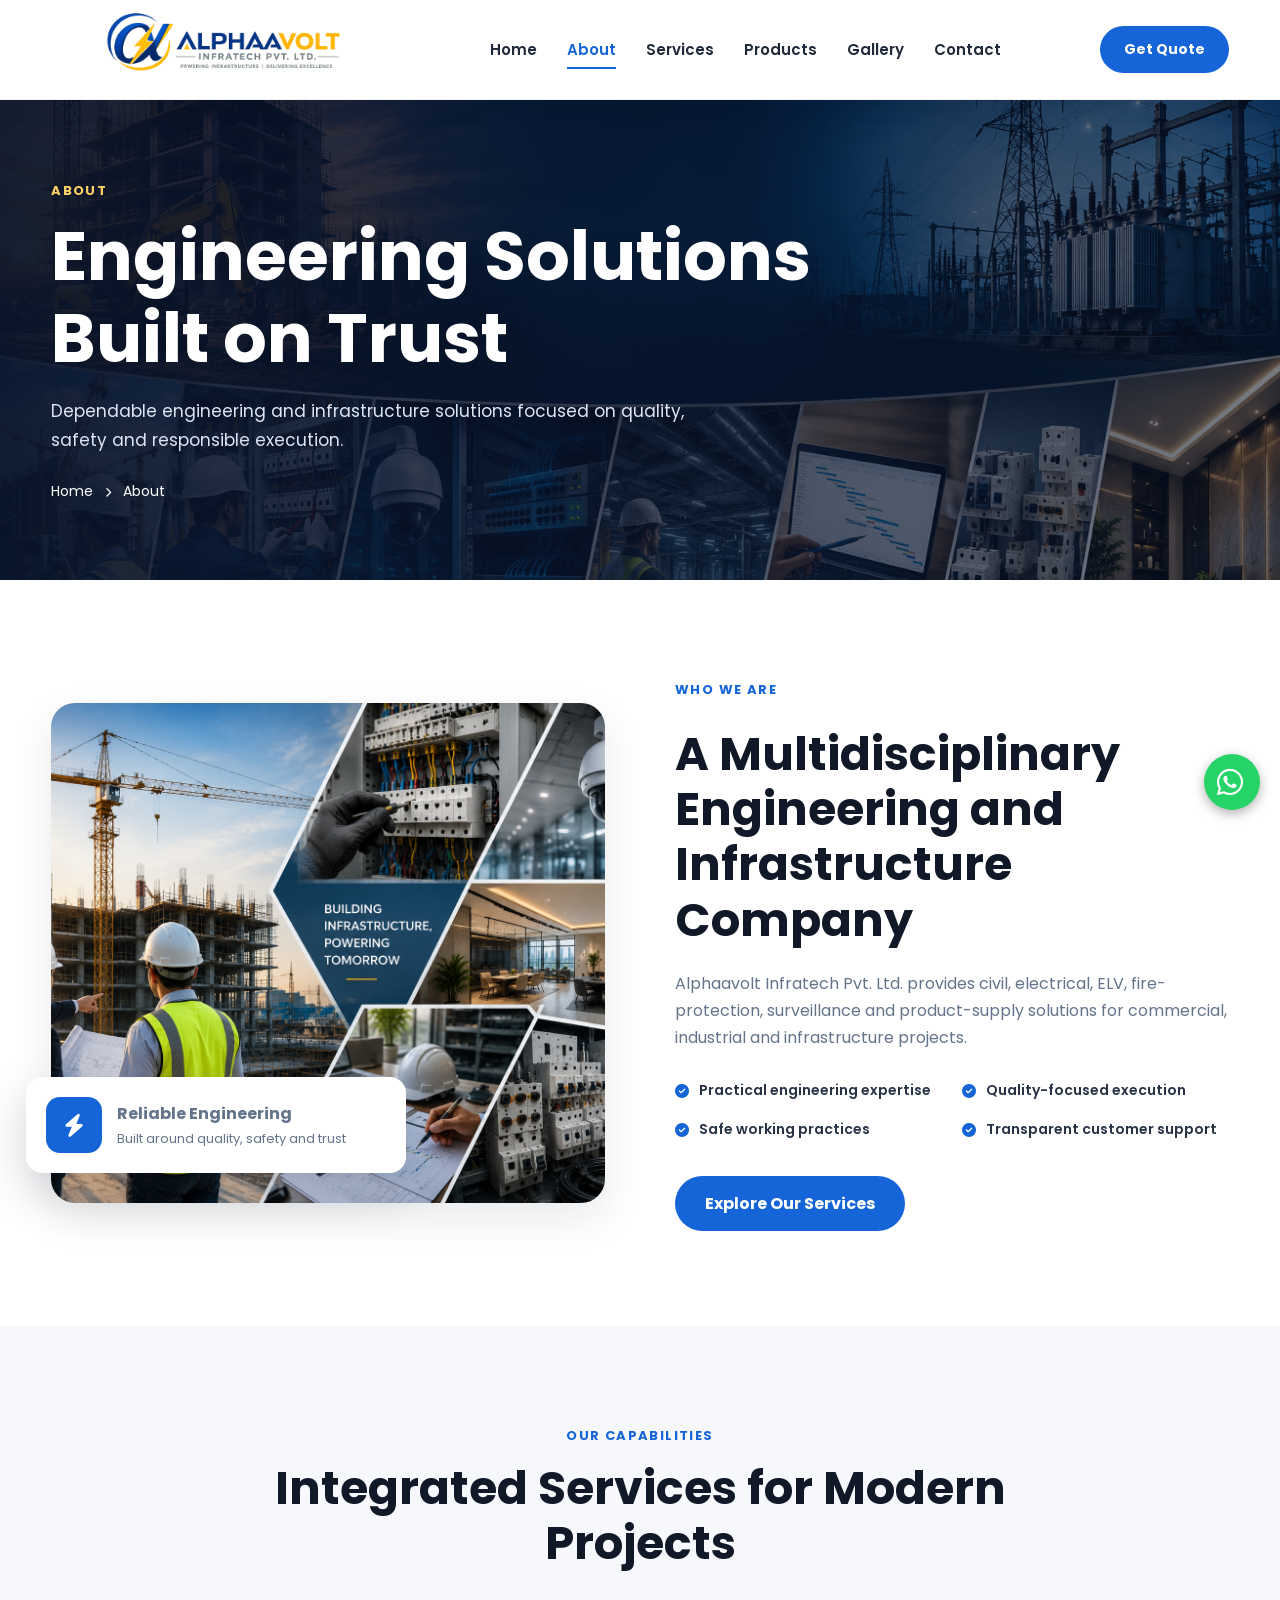
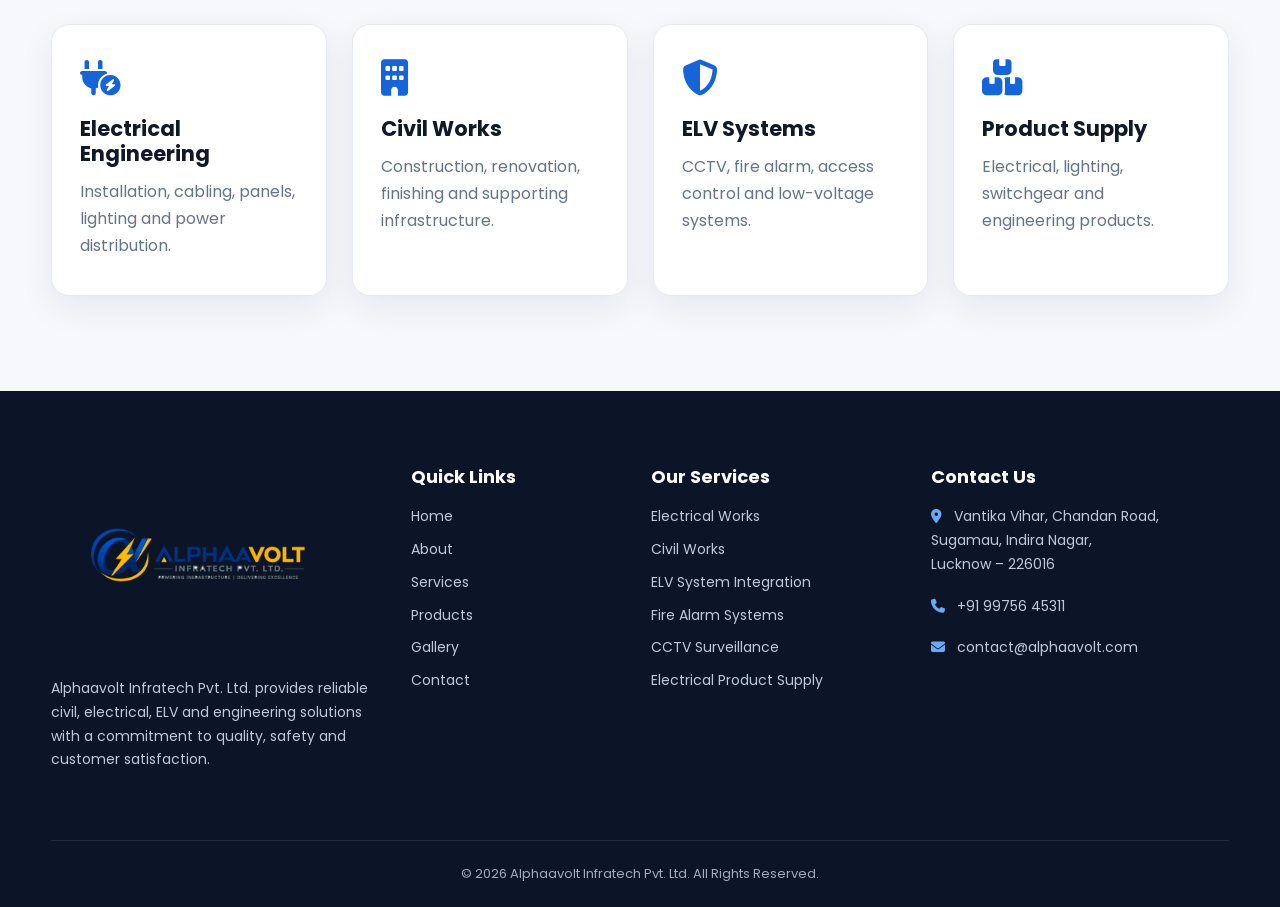
==== about.html @ 110494b5 "Fix navigation on all pages and service card overlap" ====
<!DOCTYPE html>
    <html lang="en">
    <head>
        <meta charset="UTF-8">
        <meta name="viewport" content="width=device-width, initial-scale=1.0">
        <title>About Us | Alphaavolt Infratech Pvt. Ltd.</title>
        <meta name="description" content="Learn about Alphaavolt, its capabilities, values and commitment to quality and safety.">
        <link rel="icon" href="assets/favicon.ico">
        <link rel="preconnect" href="https://fonts.googleapis.com">
        <link rel="preconnect" href="https://fonts.gstatic.com" crossorigin>
        <link href="https://fonts.googleapis.com/css2?family=Poppins:wght@300;400;500;600;700;800&display=swap" rel="stylesheet">
        <link rel="stylesheet" href="https://cdnjs.cloudflare.com/ajax/libs/font-awesome/6.6.0/css/all.min.css">
        <link rel="stylesheet" href="CSS/style.css?v=6">
        <link rel="stylesheet" href="CSS/animations.css?v=6">
        <link rel="stylesheet" href="CSS/responsive.css?v=6">
    </head>
    <body>
    <header class="header">
        <div class="container">
            <a href="index.html" class="site-logo" aria-label="Alphaavolt Home">
                <img src="Images/logo.png" alt="Alphaavolt Infratech Pvt. Ltd.">
            </a>

            <nav class="navbar" aria-label="Main navigation">
                <ul>
                    <li><a href="index.html">Home</a></li>
<li><a href="about.html" class="active">About</a></li>
<li><a href="services.html">Services</a></li>
<li><a href="products.html">Products</a></li>
<li><a href="gallery.html">Gallery</a></li>
<li><a href="contact.html">Contact</a></li>
                </ul>
            </nav>

            <div class="header-buttons">
                <a href="contact.html" class="quote-btn">Get Quote</a>
                <button class="menu-toggle" type="button"
                        aria-label="Toggle navigation" aria-expanded="false">
                    <i class="fa-solid fa-bars"></i>
                </button>
            </div>
        </div>
    </header>
    <main>

<section class="page-banner">
    <div class="page-banner-overlay"></div>
    <div class="container page-banner-content">
        <span class="eyebrow">About</span>
        <h1>Engineering Solutions Built on Trust</h1>
        <p>Dependable engineering and infrastructure solutions focused on quality, safety and responsible execution.</p>
        <div class="breadcrumb">
            <a href="index.html">Home</a>
            <i class="fa-solid fa-chevron-right"></i>
            <span>About</span>
        </div>
    </div>
</section>

<section class="section">
    <div class="container split-grid">
        <div class="media-card">
            <img src="Images/about.jpg" alt="Alphaavolt engineering team" loading="lazy">
            <div class="floating-card">
                <i class="fa-solid fa-bolt"></i>
                <div><strong>Reliable Engineering</strong><span>Built around quality, safety and trust</span></div>
            </div>
        </div>
        <div>
            <span class="section-subtitle">Who We Are</span>
            <h2 class="content-title">A Multidisciplinary Engineering and Infrastructure Company</h2>
            <p>Alphaavolt Infratech Pvt. Ltd. provides civil, electrical, ELV,
            fire-protection, surveillance and product-supply solutions for
            commercial, industrial and infrastructure projects.</p>
            <div class="check-list">
                <div><i class="fa-solid fa-circle-check"></i>Practical engineering expertise</div>
                <div><i class="fa-solid fa-circle-check"></i>Quality-focused execution</div>
                <div><i class="fa-solid fa-circle-check"></i>Safe working practices</div>
                <div><i class="fa-solid fa-circle-check"></i>Transparent customer support</div>
            </div>
            <a href="services.html" class="btn btn-primary">Explore Our Services</a>
        </div>
    </div>
</section>

<section class="section light-section">
    <div class="container">
        <div class="section-title"><span>Our Capabilities</span><h2>Integrated Services for Modern Projects</h2></div>
        <div class="card-grid four">
            <article class="icon-card"><i class="fa-solid fa-plug-circle-bolt"></i><h3>Electrical Engineering</h3><p>Installation, cabling, panels, lighting and power distribution.</p></article>
            <article class="icon-card"><i class="fa-solid fa-building"></i><h3>Civil Works</h3><p>Construction, renovation, finishing and supporting infrastructure.</p></article>
            <article class="icon-card"><i class="fa-solid fa-shield-halved"></i><h3>ELV Systems</h3><p>CCTV, fire alarm, access control and low-voltage systems.</p></article>
            <article class="icon-card"><i class="fa-solid fa-boxes-stacked"></i><h3>Product Supply</h3><p>Electrical, lighting, switchgear and engineering products.</p></article>
        </div>
    </div>
</section>

    </main>
    <footer class="footer">
    <div class="container">
        <div class="footer-grid">
            <div class="footer-col">
                <img src="Images/logo.png" class="footer-logo" alt="Alphaavolt logo">
                <p>Alphaavolt Infratech Pvt. Ltd. provides reliable civil, electrical,
                ELV and engineering solutions with a commitment to quality, safety and
                customer satisfaction.</p>
            </div>
            <div class="footer-col">
                <h3>Quick Links</h3>
                <ul>
                    <li><a href="index.html">Home</a></li>
                    <li><a href="about.html">About</a></li>
                    <li><a href="services.html">Services</a></li>
                    <li><a href="products.html">Products</a></li>
                    <li><a href="gallery.html">Gallery</a></li>
                    <li><a href="contact.html">Contact</a></li>
                </ul>
            </div>
            <div class="footer-col">
                <h3>Our Services</h3>
                <ul>
                    <li>Electrical Works</li>
                    <li>Civil Works</li>
                    <li>ELV System Integration</li>
                    <li>Fire Alarm Systems</li>
                    <li>CCTV Surveillance</li>
                    <li>Electrical Product Supply</li>
                </ul>
            </div>
            <div class="footer-col">
                <h3>Contact Us</h3>
                <p><i class="fa-solid fa-location-dot"></i>
                Vantika Vihar, Chandan Road,<br>Sugamau, Indira Nagar,<br>Lucknow – 226016</p>
                <p><i class="fa-solid fa-phone"></i>
                <a href="tel:+919975645311">+91 99756 45311</a></p>
                <p><i class="fa-solid fa-envelope"></i>
                <a href="mailto:contact@alphaavolt.com">contact@alphaavolt.com</a></p>
            </div>
        </div>
        <div class="copyright">© 2026 Alphaavolt Infratech Pvt. Ltd. All Rights Reserved.</div>
    </div>
</footer>

<a href="https://wa.me/919975645311" class="whatsapp-float"
   target="_blank" rel="noopener" aria-label="Contact Alphaavolt on WhatsApp">
    <i class="fa-brands fa-whatsapp"></i>
</a>

<button id="backToTop" type="button" aria-label="Back to top">
    <i class="fa-solid fa-arrow-up"></i>
</button>

<script src="JS/main.js"></script>
    </body>
    </html>
---- CSS/style.css ----
/* Alphaavolt complete website stylesheet */

:root {
    --primary: #1565d8;
    --primary-dark: #0d4fae;
    --secondary: #0f172a;
    --heading: #111827;
    --text: #64748b;
    --light: #f6f8fc;
    --white: #ffffff;
    --border: #e5eaf1;
    --shadow: 0 16px 42px rgba(15, 23, 42, 0.09);
    --radius: 18px;
}

* {
    margin: 0;
    padding: 0;
    box-sizing: border-box;
}

html {
    scroll-behavior: smooth;
}

body {
    font-family: Poppins, sans-serif;
    color: var(--text);
    line-height: 1.7;
    background: #ffffff;
    overflow-x: hidden;
    padding-top: 100px;
}

img {
    display: block;
    max-width: 100%;
}

a {
    text-decoration: none;
    color: inherit;
    transition: 0.3s;
}

ul {
    list-style: none;
}

button,
input,
select,
textarea {
    font: inherit;
}

h1,
h2,
h3,
h4 {
    color: var(--heading);
    line-height: 1.2;
}

p {
    margin-bottom: 18px;
}

.container {
    width: min(1180px, 92%);
    margin: auto;
}

.section {
    padding: 95px 0;
}

.light-section,
.services,
.why-us,
.industries {
    background: var(--light);
}

/* Header */

.header {
    position: fixed;
    inset: 0 0 auto;
    height: 100px;
    background: rgba(255, 255, 255, 0.98);
    z-index: 1000;
    border-bottom: 1px solid rgba(15, 23, 42, 0.06);
    box-shadow: 0 6px 24px rgba(15, 23, 42, 0.06);
}

.header .container {
    height: 100%;
    display: flex;
    align-items: center;
    justify-content: space-between;
    gap: 28px;
}

.site-logo,
.logo {
    width: 340px;
    height: 210px;
    display: flex;
    align-items: center;
    flex-shrink: 0;
}

.site-logo img,
.logo img {
    width: 100%;
    height: 100%;
    object-fit: contain;
}

.navbar ul {
    display: flex;
    gap: 30px;
    align-items: center;
}

.navbar a {
    position: relative;
    color: #202939;
    font-size: 15px;
    font-weight: 600;
}

.navbar a::after {
    content: "";
    position: absolute;
    left: 0;
    bottom: -9px;
    width: 0;
    height: 2px;
    background: var(--primary);
    transition: 0.3s;
}

.navbar a:hover,
.navbar a.active {
    color: var(--primary);
}

.navbar a:hover::after,
.navbar a.active::after {
    width: 100%;
}

.header-buttons {
    display: flex;
    align-items: center;
    gap: 18px;
}

.quote-btn {
    padding: 12px 24px;
    border-radius: 999px;
    background: var(--primary);
    color: #ffffff;
    font-weight: 700;
    font-size: 14px;
}

.quote-btn:hover {
    background: var(--primary-dark);
    transform: translateY(-2px);
}

.menu-toggle {
    display: none;
    border: 0;
    background: transparent;
    font-size: 26px;
    color: var(--heading);
}

/* Buttons */

.btn {
    display: inline-flex;
    align-items: center;
    justify-content: center;
    gap: 10px;
    padding: 14px 30px;
    border-radius: 999px;
    font-weight: 700;
    border: 0;
}

.btn-primary {
    background: var(--primary);
    color: #ffffff;
}

.btn-primary:hover {
    background: var(--primary-dark);
    transform: translateY(-2px);
}

.btn-secondary {
    border: 2px solid #ffffff;
    color: #ffffff;
}

.btn-light {
    background: #ffffff;
    color: var(--primary);
}

/* Titles */

.section-subtitle,
.section-title > span,
.eyebrow {
    display: inline-block;
    color: var(--primary);
    font-size: 13px;
    font-weight: 700;
    letter-spacing: 1.4px;
    text-transform: uppercase;
    margin-bottom: 14px;
}

.section-title {
    max-width: 780px;
    margin: 0 auto 52px;
    text-align: center;
}

.section-title h2 {
    font-size: clamp(32px, 4vw, 46px);
    margin-bottom: 16px;
}

.content-title {
    font-size: clamp(32px, 4vw, 46px);
    margin: 12px 0 22px;
}

/* Hero */

.hero {
    min-height: 700px;
    display: flex;
    align-items: center;
    background:
        linear-gradient(90deg, rgba(8, 20, 43, 0.94), rgba(8, 20, 43, 0.55)),
        url("../Images/hero.jpg") center / cover;
}

.hero-content {
    display: flex;
    align-items: center;
}

.hero-text {
    max-width: 760px;
}

.hero .subtitle {
    color: #f6c453;
    text-transform: uppercase;
    letter-spacing: 1.5px;
    font-weight: 700;
    font-size: 13px;
}

.hero h1 {
    font-size: clamp(44px, 6vw, 70px);
    color: #ffffff;
    margin: 20px 0;
}

.hero p {
    color: #e2e8f0;
    font-size: 17px;
    max-width: 720px;
}

.hero-buttons {
    display: flex;
    gap: 16px;
    margin-top: 30px;
}

.hero-image {
    display: none;
}

/* Feature cards */

.feature-grid,
.why-grid,
.industry-grid {
    display: grid;
    grid-template-columns: repeat(4, 1fr);
    gap: 24px;
}

.feature-box,
.why-card,
.industry-card {
    padding: 32px 24px;
    background: #ffffff;
    border: 1px solid var(--border);
    border-radius: var(--radius);
    box-shadow: var(--shadow);
    text-align: center;
}

.feature-box i,
.why-card i,
.industry-card i {
    font-size: 36px;
    color: var(--primary);
    margin-bottom: 16px;
}

.feature-box h3,
.why-card h3,
.industry-card h3 {
    font-size: 19px;
    margin-bottom: 10px;
}

/* About */

.about-grid,
.split-grid {
    display: grid;
    grid-template-columns: 1fr 1fr;
    align-items: center;
    gap: 70px;
}

.about-image img,
.media-card > img {
    width: 100%;
    min-height: 500px;
    object-fit: cover;
    border-radius: 24px;
    box-shadow: var(--shadow);
}

.about-content h2 {
    font-size: clamp(32px, 4vw, 46px);
    margin: 12px 0 22px;
}

/* Services and products */

.service-grid,
.products-grid {
    display: grid;
    grid-template-columns: repeat(3, 1fr);
    gap: 26px;
}

.service-card,
.product-card {
    background: #ffffff;
    border: 1px solid var(--border);
    border-radius: var(--radius);
    overflow: hidden;
    box-shadow: 0 12px 34px rgba(15, 23, 42, 0.07);
    transition: 0.35s;
}

.service-card:hover,
.product-card:hover {
    transform: translateY(-8px);
    box-shadow: 0 20px 46px rgba(15, 23, 42, 0.13);
}

.service-card img,
.product-image img {
    width: 100%;
    height: 230px;
    object-fit: contain;
    padding: 20px;
}

.service-card h3,
.service-card p {
    margin-inline: 24px;
}

.service-card h3 {
    margin-top: 20px;
}

.service-card p {
    margin-bottom: 26px;
}

.product-content {
    padding: 0 25px 28px;
}

.product-content h3 {
    font-size: 21px;
    margin-bottom: 10px;
}

.text-link {
    color: var(--primary);
    font-weight: 700;
}

/* CTA */

.cta {
    background: var(--secondary);
    color: #ffffff;
}

.cta-content {
    display: flex;
    align-items: center;
    justify-content: space-between;
    gap: 45px;
}

.cta h2 {
    color: #ffffff;
    font-size: clamp(32px, 4vw, 46px);
    margin: 12px 0;
}

.cta p {
    color: #cbd5e1;
    margin: 0;
}

.cta span {
    color: #75adf7;
    text-transform: uppercase;
    font-size: 13px;
    font-weight: 700;
    letter-spacing: 1.3px;
}

/* Page banner */

.page-banner {
    min-height: 480px;
    position: relative;
    display: flex;
    align-items: center;
    background: url("../Images/hero.jpg") center / cover;
}

.page-banner-overlay {
    position: absolute;
    inset: 0;
    background: linear-gradient(
        90deg,
        rgba(8, 20, 43, 0.95),
        rgba(8, 20, 43, 0.55)
    );
}

.page-banner-content {
    position: relative;
    z-index: 2;
}

.page-banner .eyebrow {
    color: #ffd166;
}

.page-banner h1 {
    font-size: clamp(42px, 6vw, 68px);
    color: #ffffff;
    max-width: 800px;
    margin-bottom: 18px;
}

.page-banner p {
    color: #dce6f3;
    max-width: 690px;
    font-size: 17px;
}

.breadcrumb {
    display: flex;
    gap: 12px;
    align-items: center;
    color: #ffffff;
    font-size: 14px;
    margin-top: 25px;
}

.breadcrumb i {
    font-size: 10px;
}

/* Media cards */

.media-card {
    position: relative;
}

.floating-card {
    position: absolute;
    left: -25px;
    bottom: 30px;
    width: min(380px, 90%);
    display: flex;
    gap: 15px;
    align-items: center;
    padding: 20px;
    background: #ffffff;
    border-radius: 16px;
    box-shadow: 0 18px 46px rgba(15, 23, 42, 0.18);
}

.floating-card > i {
    width: 56px;
    height: 56px;
    display: grid;
    place-items: center;
    background: var(--primary);
    color: #ffffff;
    border-radius: 14px;
    font-size: 23px;
}

.floating-card strong,
.floating-card span {
    display: block;
}

.floating-card span {
    font-size: 13px;
}

.check-grid,
.check-list {
    display: grid;
    grid-template-columns: 1fr 1fr;
    gap: 15px 20px;
    margin: 28px 0 34px;
}

.check-grid div,
.check-list div {
    display: flex;
    gap: 10px;
    color: #283346;
    font-weight: 600;
    font-size: 14px;
}

.check-grid i,
.check-list i {
    color: var(--primary);
    margin-top: 5px;
}

/* General cards */

.card-grid {
    display: grid;
    gap: 25px;
}

.card-grid.three {
    grid-template-columns: repeat(3, 1fr);
}

.card-grid.four {
    grid-template-columns: repeat(4, 1fr);
}

.icon-card {
    padding: 35px 28px;
    background: #ffffff;
    border: 1px solid var(--border);
    border-radius: var(--radius);
    box-shadow: 0 12px 36px rgba(15, 23, 42, 0.07);
    transition: 0.35s;
}

.icon-card:hover {
    transform: translateY(-7px);
}

.icon-card > i {
    font-size: 36px;
    color: var(--primary);
    margin-bottom: 20px;
}

.icon-card h3 {
    font-size: 21px;
    margin-bottom: 12px;
}

.icon-card p {
    margin: 0;
}

/* Service details */

.service-page-grid {
    display: grid;
    grid-template-columns: repeat(2, 1fr);
    gap: 28px;
}

.service-detail-card {
    display: grid;
    grid-template-columns: 210px 1fr;
    background: #ffffff;
    border: 1px solid var(--border);
    border-radius: var(--radius);
    overflow: hidden;
    box-shadow: var(--shadow);
}

.service-detail-card > img {
    width: 100%;
    height: 100%;
    min-height: 300px;
    object-fit: contain;
    padding: 20px;
    background: #f9fbff;
}

.service-detail-card > div {
    padding: 28px;
}

.service-detail-card > div > i {
    font-size: 31px;
    color: var(--primary);
    margin-bottom: 15px;
}

.service-detail-card h3 {
    font-size: 22px;
    margin-bottom: 10px;
}

.service-detail-card li {
    position: relative;
    padding-left: 18px;
    margin-top: 7px;
    font-size: 14px;
}

.service-detail-card li::before {
    content: "✓";
    position: absolute;
    left: 0;
    color: var(--primary);
    font-weight: 700;
}

/* Process */

.process-grid {
    display: grid;
    grid-template-columns: repeat(4, 1fr);
    gap: 22px;
}

.process-grid > div {
    padding: 30px;
    background: #ffffff;
    border-radius: var(--radius);
    border: 1px solid var(--border);
}

.process-grid span {
    font-size: 36px;
    font-weight: 800;
    color: #d8e6fa;
}

.process-grid h3 {
    margin: 10px 0;
}

/* Gallery */

.filter-buttons {
    display: flex;
    justify-content: center;
    flex-wrap: wrap;
    gap: 12px;
    margin-bottom: 35px;
}

.filter-buttons button {
    padding: 10px 22px;
    border: 1px solid var(--border);
    border-radius: 999px;
    background: #ffffff;
    font-weight: 600;
}

.filter-buttons button.active,
.filter-buttons button:hover {
    background: var(--primary);
    color: #ffffff;
    border-color: var(--primary);
}

.gallery-grid {
    display: grid;
    grid-template-columns: repeat(4, 1fr);
    gap: 22px;
}

.gallery-item {
    position: relative;
    min-height: 280px;
    border-radius: 18px;
    overflow: hidden;
    background: #ffffff;
    border: 1px solid var(--border);
}

.gallery-item img {
    width: 100%;
    height: 100%;
    min-height: 280px;
    object-fit: cover;
}

.gallery-item figcaption {
    position: absolute;
    inset: auto 0 0;
    padding: 45px 22px 20px;
    background: linear-gradient(transparent, rgba(8, 20, 43, 0.9));
    color: #ffffff;
}

.gallery-item h3 {
    color: #ffffff;
    font-size: 18px;
}

.gallery-item span {
    font-size: 12px;
    text-transform: uppercase;
    letter-spacing: 1.2px;
}

.gallery-item.hidden {
    display: none;
}

/* Contact */

.contact-info-grid {
    display: grid;
    grid-template-columns: repeat(4, 1fr);
    gap: 22px;
}

.info-card {
    padding: 30px 23px;
    text-align: center;
    background: #ffffff;
    border: 1px solid var(--border);
    border-radius: var(--radius);
    box-shadow: var(--shadow);
}

.info-card i {
    font-size: 34px;
    color: var(--primary);
    margin-bottom: 16px;
}

.info-card h3 {
    font-size: 19px;
    margin-bottom: 10px;
}

.contact-grid {
    display: grid;
    grid-template-columns: 0.85fr 1.15fr;
    gap: 65px;
    align-items: start;
}

.contact-details p {
    color: #283346;
}

.contact-details i {
    color: var(--primary);
    margin-right: 9px;
}

.contact-form {
    padding: 35px;
    background: #ffffff;
    border-radius: 20px;
    box-shadow: var(--shadow);
}

.form-row {
    display: grid;
    grid-template-columns: 1fr 1fr;
    gap: 18px;
}

.contact-form label {
    display: block;
    color: #283346;
    font-weight: 600;
    font-size: 14px;
    margin-bottom: 7px;
}

.contact-form input,
.contact-form select,
.contact-form textarea {
    width: 100%;
    padding: 13px 15px;
    border: 1px solid var(--border);
    border-radius: 9px;
    background: #ffffff;
    outline: none;
    margin-bottom: 18px;
}

.contact-form input:focus,
.contact-form select:focus,
.contact-form textarea:focus {
    border-color: var(--primary);
    box-shadow: 0 0 0 3px rgba(21, 101, 216, 0.1);
}

.map-section iframe {
    width: 100%;
    height: 420px;
    border: 0;
    display: block;
}

/* Footer */

.footer {
    background: #0b1527;
    color: #ffffff;
    padding: 75px 0 0;
}

.footer-grid {
    display: grid;
    grid-template-columns: 1.6fr 1fr 1.2fr 1.5fr;
    gap: 42px;
}

.footer-logo {
    width: 290px;
    max-height: 300px;
    object-fit: contain;
    margin-bottom: 18px;
}

.footer h3 {
    color: #ffffff;
    font-size: 18px;
    margin-bottom: 18px;
}

.footer p,
.footer li,
.footer a {
    color: #bdc9d9;
    font-size: 14px;
}

.footer li {
    margin-bottom: 9px;
}

.footer p i {
    color: #6aaaf5;
    margin-right: 8px;
}

.social-icons {
    display: flex;
    gap: 10px;
}

.social-icons a {
    width: 38px;
    height: 38px;
    display: grid;
    place-items: center;
    border-radius: 50%;
    background: rgba(255, 255, 255, 0.08);
}

.copyright {
    margin-top: 50px;
    padding: 22px 0;
    border-top: 1px solid rgba(255, 255, 255, 0.1);
    text-align: center;
    color: #9eacbf;
    font-size: 13px;
}

/* Floating buttons */

.whatsapp-float {
    position: fixed;
    right: 22px;
    bottom: 90px;
    width: 58px;
    height: 58px;
    display: flex;
    align-items: center;
    justify-content: center;
    padding: 0;
    border-radius: 50%;
    background: #25d366;
    color: #ffffff;
    font-size: 30px;
    text-decoration: none;
    box-shadow: 0 5px 18px rgba(0, 0, 0, 0.30);
    z-index: 9999;
}

.whatsapp-float i {
    color: #ffffff;
    font-size: 30px;
}

.whatsapp-float svg {
    width: 32px;
    height: 32px;
    display: block;
    fill: currentColor;
}

.whatsapp-float:hover {
    background: #20ba5a;
    transform: scale(1.06);
}

#backToTop {
    position: fixed;
    right: 22px;
    bottom: 22px;
    width: 50px;
    height: 50px;
    display: none;
    align-items: center;
    justify-content: center;
    padding: 0;
    border: 0;
    border-radius: 50%;
    background: var(--primary);
    color: #ffffff;
    font-size: 20px;
    cursor: pointer;
    box-shadow: 0 5px 18px rgba(0, 0, 0, 0.30);
    z-index: 9998;
}

/* Tablet */

@media (max-width: 1050px) {
    .quote-btn {
        display: none;
    }

    .navbar ul {
        gap: 20px;
    }

    .feature-grid,
    .why-grid,
    .industry-grid,
    .card-grid.four,
    .contact-info-grid,
    .gallery-grid {
        grid-template-columns: repeat(2, 1fr);
    }

    .about-grid,
    .split-grid,
    .contact-grid {
        grid-template-columns: 1fr;
    }

    .card-grid.three {
        grid-template-columns: repeat(2, 1fr);
    }

    .service-page-grid {
        grid-template-columns: 1fr;
    }

    .footer-grid {
        grid-template-columns: 1fr 1fr;
    }
}

/* Mobile */

@media (max-width: 768px) {
    body {
        padding-top: 84px;
    }

    .header {
        height: 84px;
    }

    .header .container {
        gap: 12px;
    }

    .site-logo,
    .logo {
        width: 245px;
        height: 72px;
    }

    .menu-toggle {
        display: block;
        flex-shrink: 0;
    }

    .navbar {
        position: absolute;
        top: 84px;
        left: 0;
        width: 100%;
        display: none;
        padding: 10px 4%;
        background: #ffffff;
        box-shadow: 0 18px 30px rgba(15, 23, 42, 0.12);
    }

    .navbar.open {
        display: block;
    }

    .navbar ul {
        flex-direction: column;
        align-items: stretch;
        gap: 0;
    }

    .navbar a {
        display: block;
        padding: 13px 10px;
        border-bottom: 1px solid var(--border);
    }

    .navbar a::after {
        display: none;
    }

    .section {
        padding: 72px 0;
    }

    .hero {
        min-height: 590px;
    }

    .hero h1,
    .page-banner h1 {
        font-size: 38px;
    }

    .hero-buttons {
        flex-direction: column;
        align-items: flex-start;
    }

    .feature-grid,
    .why-grid,
    .industry-grid,
    .service-grid,
    .products-grid,
    .card-grid.three,
    .card-grid.four,
    .process-grid,
    .contact-info-grid,
    .gallery-grid,
    .check-grid,
    .check-list {
        grid-template-columns: 1fr;
    }

    .service-detail-card {
        grid-template-columns: 1fr;
    }

    .service-detail-card > img {
        min-height: 230px;
    }

    .floating-card {
        position: relative;
        left: auto;
        bottom: auto;
        width: 100%;
        margin-top: -32px;
    }

    .cta-content {
        flex-direction: column;
        align-items: flex-start;
    }

    .form-row {
        grid-template-columns: 1fr;
    }

    .footer-grid {
        grid-template-columns: 1fr;
    }

    .whatsapp-float {
        right: 16px;
        bottom: 82px;
        width: 54px;
        height: 54px;
        font-size: 28px;
    }

    #backToTop {
        right: 16px;
        bottom: 16px;
        width: 48px;
        height: 48px;
    }
}

/* Small mobile */

@media (max-width: 480px) {
    body {
        padding-top: 78px;
    }

    .header {
        height: 78px;
    }

    .site-logo,
    .logo {
        width: 205px;
        height: 66px;
    }

    .navbar {
        top: 78px;
    }

    .hero h1,
    .page-banner h1 {
        font-size: 32px;
    }

    .hero p,
    .page-banner p {
        font-size: 15px;
    }

    .contact-form {
        padding: 24px 18px;
    }

    .footer-logo {
        width: 250px;
    }
}
/* =========================
   FINAL MOBILE HEADER
========================= */

@media (max-width: 768px) {

    body {
        padding-top: 82px;
    }

    .header {
        height: 82px;
        padding: 0;
        overflow: visible;
    }

    .header .container {
        height: 100%;
        width: 94%;
        display: flex;
        align-items: center;
        justify-content: space-between;
        gap: 8px;
        overflow: visible;
    }

    .site-logo,
    .logo {
        width: 235px !important;
        height: 220px !important;
        display: flex;
        align-items: center;
        flex-shrink: 0;
        overflow: visible;
    }

    .site-logo img,
    .logo img {
        width: 100% !important;
        height: 100% !important;
        object-fit: contain;
        transform: scale(1.18);
        transform-origin: left center;
    }

    .quote-btn {
        display: none;
    }

    .header-buttons {
        margin-left: auto;
        flex-shrink: 0;
    }

    .menu-toggle {
        display: flex !important;
        align-items: center;
        justify-content: center;
        width: 44px;
        height: 44px;
        padding: 0;
        border: 0;
        background: transparent;
        color: #111827;
        font-size: 27px;
        cursor: pointer;
        position: relative;
        z-index: 1005;
        pointer-events: auto;
    }

    .navbar {
        position: fixed;
        top: 82px;
        left: 0;
        right: 0;
        width: 100%;
        display: none;
        padding: 8px 4%;
        background: #ffffff;
        box-shadow: 0 12px 25px rgba(0, 0, 0, 0.15);
        z-index: 1004;
    }

    .navbar.open {
        display: block !important;
    }

    .navbar ul {
        display: flex;
        flex-direction: column;
        align-items: stretch;
        width: 100%;
        gap: 0;
        margin: 0;
        padding: 0;
    }

    .navbar ul li {
        width: 100%;
    }

    .navbar ul li a {
        display: block;
        width: 100%;
        padding: 14px 12px;
        color: #111827;
        border-bottom: 1px solid #e5eaf1;
    }

    .navbar a::after {
        display: none;
    }
}

@media (max-width: 480px) {

    .site-logo,
    .logo {
        width: 220px !important;
        height: 220px !important;
    }

    .site-logo img,
    .logo img {
        transform: scale(1.2);
    }
}/* Fix Services Card Text Overlap */

.service-card {
    display: flex;
    flex-direction: column;
    height: 100%;
}

.service-card h3 {
    min-height: 60px;
    line-height: 1.4;
    margin-bottom: 12px;
}

.service-card p {
    flex: 1;
    line-height: 1.7;
}

.service-grid {
    align-items: stretch;
}
@media (max-width: 768px) {
    .service-card h3 {
        min-height: auto;
    }

    .service-card {
        height: auto;
    }
}@media (max-width: 768px) {
    .menu-toggle {
        display: flex !important;
        align-items: center;
        justify-content: center;
        width: 44px;
        height: 44px;
        cursor: pointer;
        position: relative;
        z-index: 10001;
    }

    .navbar {
        display: none !important;
        position: fixed;
        top: 82px;
        left: 0;
        width: 100%;
        background: #ffffff;
        padding: 10px 4%;
        z-index: 10000;
        box-shadow: 0 12px 25px rgba(0, 0, 0, 0.15);
    }

    .navbar.open {
        display: block !important;
    }

    .navbar ul {
        display: flex;
        flex-direction: column;
        align-items: stretch;
        gap: 0;
    }

    .navbar li,
    .navbar a {
        width: 100%;
    }

    .navbar a {
        display: block;
        padding: 14px 12px;
        border-bottom: 1px solid #e5eaf1;
    }
}
.service-page-grid {
    align-items: stretch;
}

.service-detail-card {
    min-width: 0;
    height: 100%;
}

.service-detail-card > div {
    min-width: 0;
    overflow-wrap: anywhere;
    word-break: normal;
}

.service-detail-card h3,
.service-detail-card p,
.service-detail-card li {
    position: static;
    height: auto;
    min-height: 0;
    white-space: normal;
    overflow: visible;
}

@media (max-width: 768px) {
    .service-detail-card {
        grid-template-columns: 1fr;
    }

    .service-detail-card > img {
        height: 230px;
        min-height: 230px;
    }
}
---- CSS/responsive.css ----
.whatsapp-float{
    position:fixed;
    right:20px;
    bottom:90px;
    width:56px;
    height:56px;
    background:#25D366;
    color:#fff;
    border-radius:50%;
    display:flex;
    align-items:center;
    justify-content:center;
    text-decoration:none;
    box-shadow:0 4px 12px rgba(0,0,0,.3);
    z-index:9999;
}

.whatsapp-float svg,
.whatsapp-float i{
    width:30px;
    height:30px;
    color:#fff;
    fill:#fff;
}

#backToTop{
    position:fixed;
    right:20px;
    bottom:20px;
    width:50px;
    height:50px;
    border:none;
    border-radius:50%;
    background:#0b4ea2;
    color:#fff;
    display:none;
    align-items:center;
    justify-content:center;
    cursor:pointer;
    z-index:9998;
}
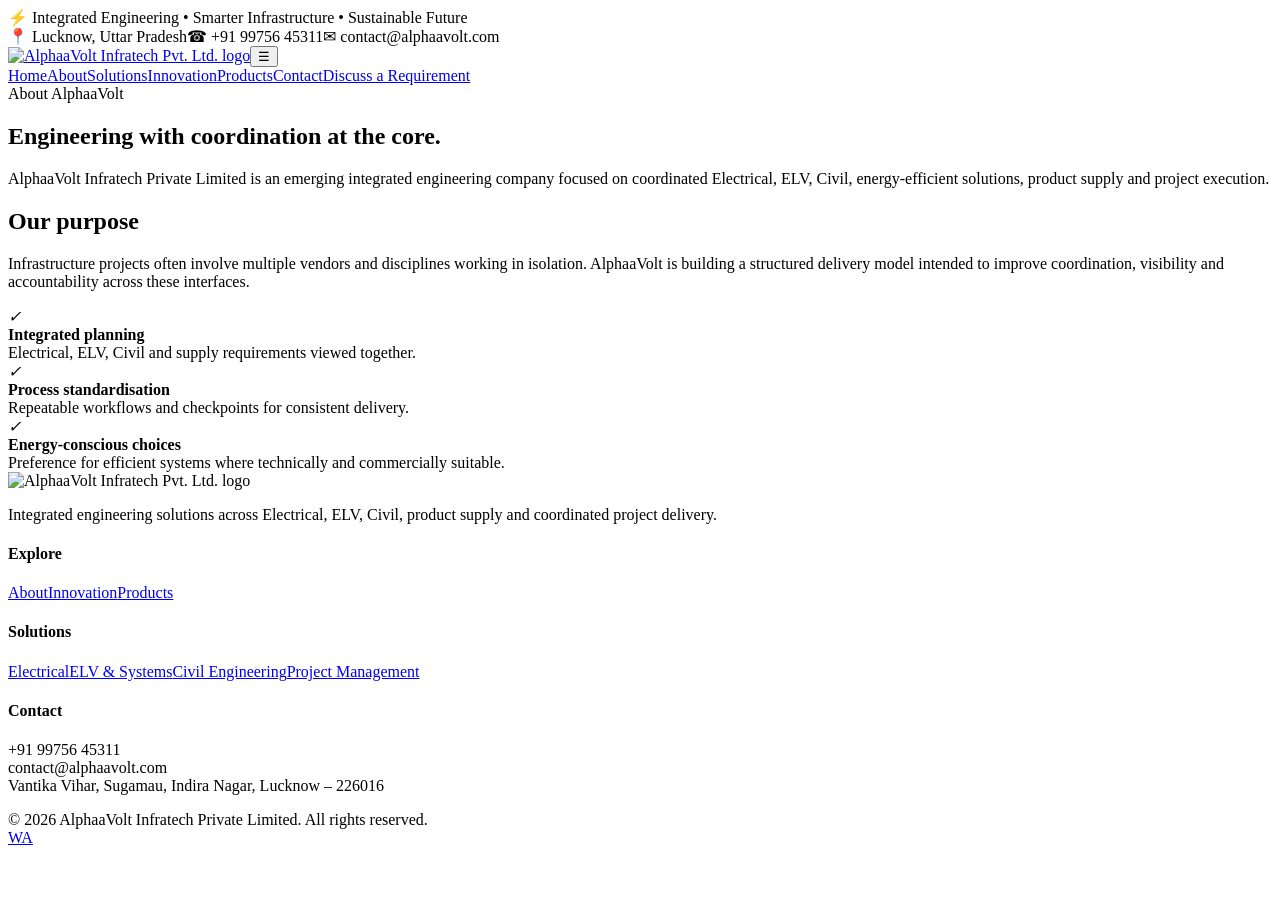
==== commit 7ae71d5e: "Add files via upload" ====
--- a/about.html
+++ b/about.html
@@ -1,155 +1 @@
-<!DOCTYPE html>
-    <html lang="en">
-    <head>
-        <meta charset="UTF-8">
-        <meta name="viewport" content="width=device-width, initial-scale=1.0">
-        <title>About Us | Alphaavolt Infratech Pvt. Ltd.</title>
-        <meta name="description" content="Learn about Alphaavolt, its capabilities, values and commitment to quality and safety.">
-        <link rel="icon" href="assets/favicon.ico">
-        <link rel="preconnect" href="https://fonts.googleapis.com">
-        <link rel="preconnect" href="https://fonts.gstatic.com" crossorigin>
-        <link href="https://fonts.googleapis.com/css2?family=Poppins:wght@300;400;500;600;700;800&display=swap" rel="stylesheet">
-        <link rel="stylesheet" href="https://cdnjs.cloudflare.com/ajax/libs/font-awesome/6.6.0/css/all.min.css">
-        <link rel="stylesheet" href="CSS/style.css?v=6">
-        <link rel="stylesheet" href="CSS/animations.css?v=6">
-        <link rel="stylesheet" href="CSS/responsive.css?v=6">
-    </head>
-    <body>
-    <header class="header">
-        <div class="container">
-            <a href="index.html" class="site-logo" aria-label="Alphaavolt Home">
-                <img src="Images/logo.png" alt="Alphaavolt Infratech Pvt. Ltd.">
-            </a>
-
-            <nav class="navbar" aria-label="Main navigation">
-                <ul>
-                    <li><a href="index.html">Home</a></li>
-<li><a href="about.html" class="active">About</a></li>
-<li><a href="services.html">Services</a></li>
-<li><a href="products.html">Products</a></li>
-<li><a href="gallery.html">Gallery</a></li>
-<li><a href="contact.html">Contact</a></li>
-                </ul>
-            </nav>
-
-            <div class="header-buttons">
-                <a href="contact.html" class="quote-btn">Get Quote</a>
-                <button class="menu-toggle" type="button"
-                        aria-label="Toggle navigation" aria-expanded="false">
-                    <i class="fa-solid fa-bars"></i>
-                </button>
-            </div>
-        </div>
-    </header>
-    <main>
-
-<section class="page-banner">
-    <div class="page-banner-overlay"></div>
-    <div class="container page-banner-content">
-        <span class="eyebrow">About</span>
-        <h1>Engineering Solutions Built on Trust</h1>
-        <p>Dependable engineering and infrastructure solutions focused on quality, safety and responsible execution.</p>
-        <div class="breadcrumb">
-            <a href="index.html">Home</a>
-            <i class="fa-solid fa-chevron-right"></i>
-            <span>About</span>
-        </div>
-    </div>
-</section>
-
-<section class="section">
-    <div class="container split-grid">
-        <div class="media-card">
-            <img src="Images/about.jpg" alt="Alphaavolt engineering team" loading="lazy">
-            <div class="floating-card">
-                <i class="fa-solid fa-bolt"></i>
-                <div><strong>Reliable Engineering</strong><span>Built around quality, safety and trust</span></div>
-            </div>
-        </div>
-        <div>
-            <span class="section-subtitle">Who We Are</span>
-            <h2 class="content-title">A Multidisciplinary Engineering and Infrastructure Company</h2>
-            <p>Alphaavolt Infratech Pvt. Ltd. provides civil, electrical, ELV,
-            fire-protection, surveillance and product-supply solutions for
-            commercial, industrial and infrastructure projects.</p>
-            <div class="check-list">
-                <div><i class="fa-solid fa-circle-check"></i>Practical engineering expertise</div>
-                <div><i class="fa-solid fa-circle-check"></i>Quality-focused execution</div>
-                <div><i class="fa-solid fa-circle-check"></i>Safe working practices</div>
-                <div><i class="fa-solid fa-circle-check"></i>Transparent customer support</div>
-            </div>
-            <a href="services.html" class="btn btn-primary">Explore Our Services</a>
-        </div>
-    </div>
-</section>
-
-<section class="section light-section">
-    <div class="container">
-        <div class="section-title"><span>Our Capabilities</span><h2>Integrated Services for Modern Projects</h2></div>
-        <div class="card-grid four">
-            <article class="icon-card"><i class="fa-solid fa-plug-circle-bolt"></i><h3>Electrical Engineering</h3><p>Installation, cabling, panels, lighting and power distribution.</p></article>
-            <article class="icon-card"><i class="fa-solid fa-building"></i><h3>Civil Works</h3><p>Construction, renovation, finishing and supporting infrastructure.</p></article>
-            <article class="icon-card"><i class="fa-solid fa-shield-halved"></i><h3>ELV Systems</h3><p>CCTV, fire alarm, access control and low-voltage systems.</p></article>
-            <article class="icon-card"><i class="fa-solid fa-boxes-stacked"></i><h3>Product Supply</h3><p>Electrical, lighting, switchgear and engineering products.</p></article>
-        </div>
-    </div>
-</section>
-
-    </main>
-    <footer class="footer">
-    <div class="container">
-        <div class="footer-grid">
-            <div class="footer-col">
-                <img src="Images/logo.png" class="footer-logo" alt="Alphaavolt logo">
-                <p>Alphaavolt Infratech Pvt. Ltd. provides reliable civil, electrical,
-                ELV and engineering solutions with a commitment to quality, safety and
-                customer satisfaction.</p>
-            </div>
-            <div class="footer-col">
-                <h3>Quick Links</h3>
-                <ul>
-                    <li><a href="index.html">Home</a></li>
-                    <li><a href="about.html">About</a></li>
-                    <li><a href="services.html">Services</a></li>
-                    <li><a href="products.html">Products</a></li>
-                    <li><a href="gallery.html">Gallery</a></li>
-                    <li><a href="contact.html">Contact</a></li>
-                </ul>
-            </div>
-            <div class="footer-col">
-                <h3>Our Services</h3>
-                <ul>
-                    <li>Electrical Works</li>
-                    <li>Civil Works</li>
-                    <li>ELV System Integration</li>
-                    <li>Fire Alarm Systems</li>
-                    <li>CCTV Surveillance</li>
-                    <li>Electrical Product Supply</li>
-                </ul>
-            </div>
-            <div class="footer-col">
-                <h3>Contact Us</h3>
-                <p><i class="fa-solid fa-location-dot"></i>
-                Vantika Vihar, Chandan Road,<br>Sugamau, Indira Nagar,<br>Lucknow – 226016</p>
-                <p><i class="fa-solid fa-phone"></i>
-                <a href="tel:+919975645311">+91 99756 45311</a></p>
-                <p><i class="fa-solid fa-envelope"></i>
-                <a href="mailto:contact@alphaavolt.com">contact@alphaavolt.com</a></p>
-            </div>
-        </div>
-        <div class="copyright">© 2026 Alphaavolt Infratech Pvt. Ltd. All Rights Reserved.</div>
-    </div>
-</footer>
-
-<a href="https://wa.me/919975645311" class="whatsapp-float"
-   target="_blank" rel="noopener" aria-label="Contact Alphaavolt on WhatsApp">
-    <i class="fa-brands fa-whatsapp"></i>
-</a>
-
-<button id="backToTop" type="button" aria-label="Back to top">
-    <i class="fa-solid fa-arrow-up"></i>
-</button>
-
-<script src="JS/main.js"></script>
-    </body>
-    </html>+<!doctype html><html><head><meta charset="utf-8"><meta name="viewport" content="width=device-width,initial-scale=1"><title>About | AlphaaVolt Infratech</title><link rel="stylesheet" href="assets/style.css"></head><body><div class="utility"><div class="container"><div>⚡ Integrated Engineering • Smarter Infrastructure • Sustainable Future</div><div class="right"><span>📍 Lucknow, Uttar Pradesh</span><span>☎ +91 99756 45311</span><span>✉ contact@alphaavolt.com</span></div></div></div><header class="header"><div class="container"><a class="brand brand-logo" href="index.html"><img src="assets/logo.png" alt="AlphaaVolt Infratech Pvt. Ltd. logo"></a><button class="menu-btn" aria-label="Menu">☰</button><nav class="nav"><a href="index.html">Home</a><a href="about.html" class="active">About</a><a href="solutions.html">Solutions</a><a href="innovation.html">Innovation</a><a href="products.html">Products</a><a href="contact.html">Contact</a><a class="nav-cta" href="contact.html">Discuss a Requirement</a></nav></div></header><main><section class="page-hero"><div class="container"><div class="kicker">About AlphaaVolt</div><h1>Engineering with coordination at the core.</h1><p>AlphaaVolt Infratech Private Limited is an emerging integrated engineering company focused on coordinated Electrical, ELV, Civil, energy-efficient solutions, product supply and project execution.</p></div></section><section class="section"><div class="container split"><div><h2>Our purpose</h2><p class="lead">Infrastructure projects often involve multiple vendors and disciplines working in isolation. AlphaaVolt is building a structured delivery model intended to improve coordination, visibility and accountability across these interfaces.</p></div><div class="checklist"><div class="check"><i>✓</i><div><b>Integrated planning</b><br><span>Electrical, ELV, Civil and supply requirements viewed together.</span></div></div><div class="check"><i>✓</i><div><b>Process standardisation</b><br><span>Repeatable workflows and checkpoints for consistent delivery.</span></div></div><div class="check"><i>✓</i><div><b>Energy-conscious choices</b><br><span>Preference for efficient systems where technically and commercially suitable.</span></div></div></div></div></section></main><footer class="footer"><div class="container"><div class="footer-grid"><div class="footer-brand"><img class="footer-logo" src="assets/logo.png" alt="AlphaaVolt Infratech Pvt. Ltd. logo"><p>Integrated engineering solutions across Electrical, ELV, Civil, product supply and coordinated project delivery.</p></div><div><h4>Explore</h4><a href="about.html">About</a><a href="innovation.html">Innovation</a><a href="products.html">Products</a></div><div><h4>Solutions</h4><a href="solutions.html">Electrical</a><a href="solutions.html">ELV & Systems</a><a href="solutions.html">Civil Engineering</a><a href="solutions.html">Project Management</a></div><div><h4>Contact</h4><p>+91 99756 45311<br>contact@alphaavolt.com<br>Vantika Vihar, Sugamau, Indira Nagar, Lucknow – 226016</p></div></div><div class="copyright">© 2026 AlphaaVolt Infratech Private Limited. All rights reserved.</div></div></footer><a class="wa" href="https://wa.me/919975645311" aria-label="WhatsApp">WA</a><script src="assets/main.js"></script></body></html>
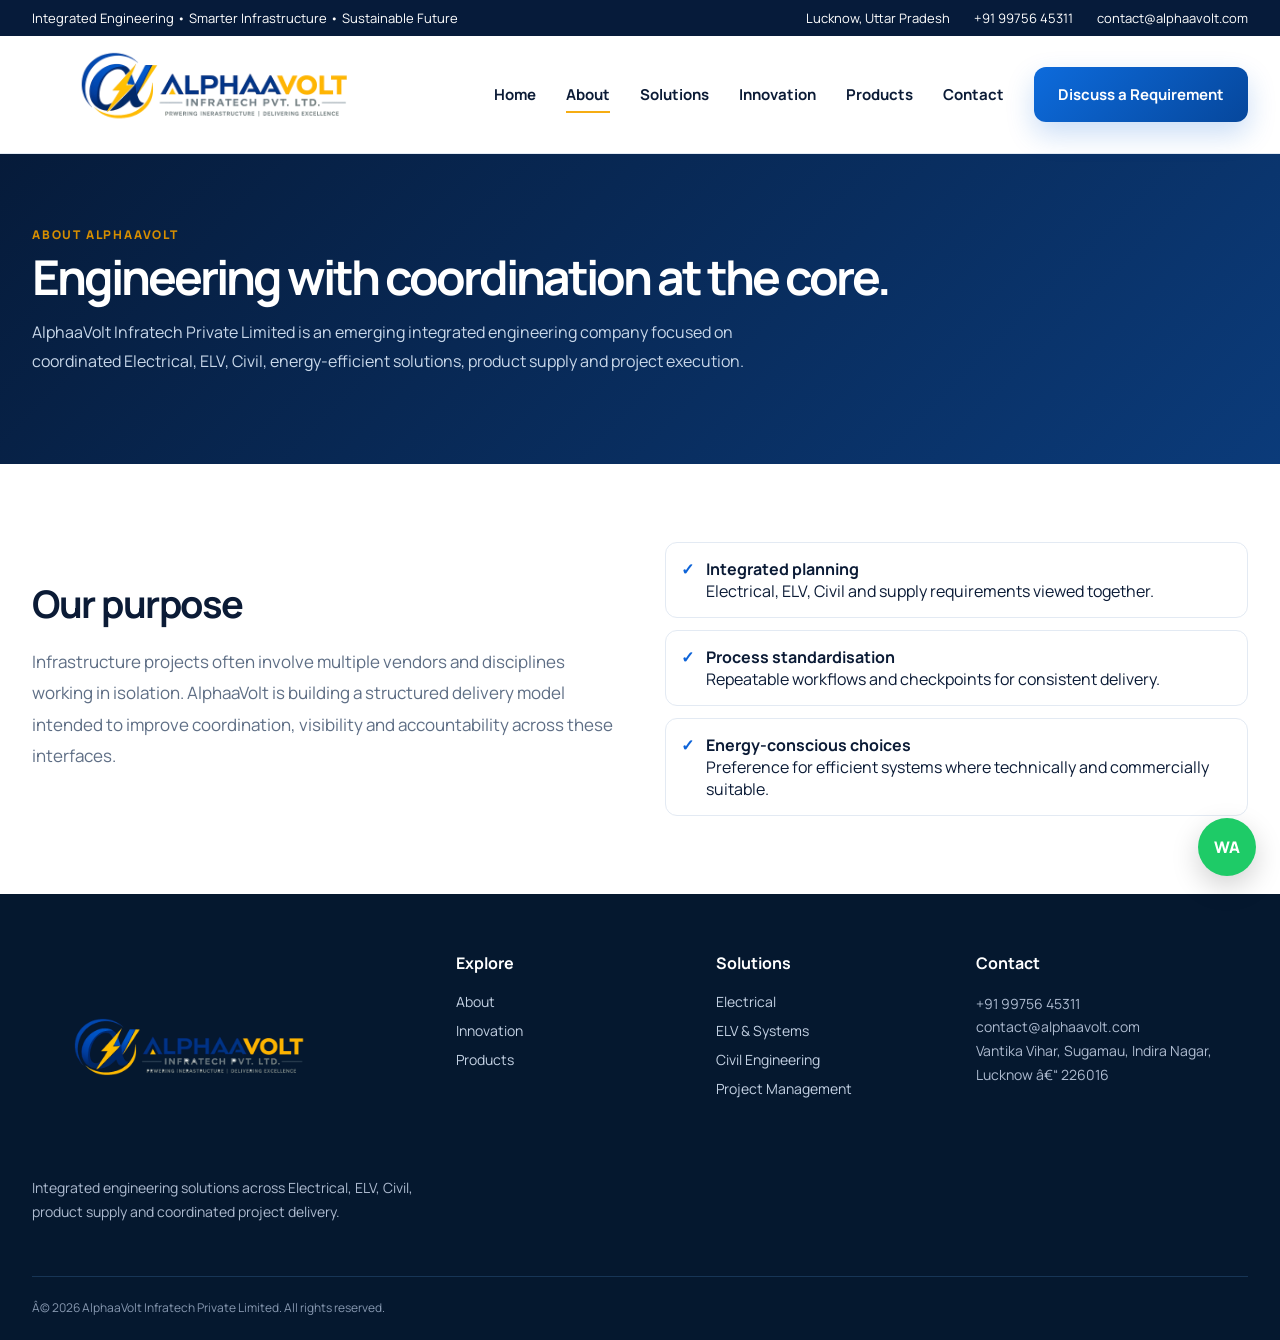
==== commit a2943e1d: "Fix website encoding and final UI" ====
--- a/about.html
+++ b/about.html
@@ -1 +1,4 @@
-<!doctype html><html><head><meta charset="utf-8"><meta name="viewport" content="width=device-width,initial-scale=1"><title>About | AlphaaVolt Infratech</title><link rel="stylesheet" href="assets/style.css"></head><body><div class="utility"><div class="container"><div>⚡ Integrated Engineering • Smarter Infrastructure • Sustainable Future</div><div class="right"><span>📍 Lucknow, Uttar Pradesh</span><span>☎ +91 99756 45311</span><span>✉ contact@alphaavolt.com</span></div></div></div><header class="header"><div class="container"><a class="brand brand-logo" href="index.html"><img src="assets/logo.png" alt="AlphaaVolt Infratech Pvt. Ltd. logo"></a><button class="menu-btn" aria-label="Menu">☰</button><nav class="nav"><a href="index.html">Home</a><a href="about.html" class="active">About</a><a href="solutions.html">Solutions</a><a href="innovation.html">Innovation</a><a href="products.html">Products</a><a href="contact.html">Contact</a><a class="nav-cta" href="contact.html">Discuss a Requirement</a></nav></div></header><main><section class="page-hero"><div class="container"><div class="kicker">About AlphaaVolt</div><h1>Engineering with coordination at the core.</h1><p>AlphaaVolt Infratech Private Limited is an emerging integrated engineering company focused on coordinated Electrical, ELV, Civil, energy-efficient solutions, product supply and project execution.</p></div></section><section class="section"><div class="container split"><div><h2>Our purpose</h2><p class="lead">Infrastructure projects often involve multiple vendors and disciplines working in isolation. AlphaaVolt is building a structured delivery model intended to improve coordination, visibility and accountability across these interfaces.</p></div><div class="checklist"><div class="check"><i>✓</i><div><b>Integrated planning</b><br><span>Electrical, ELV, Civil and supply requirements viewed together.</span></div></div><div class="check"><i>✓</i><div><b>Process standardisation</b><br><span>Repeatable workflows and checkpoints for consistent delivery.</span></div></div><div class="check"><i>✓</i><div><b>Energy-conscious choices</b><br><span>Preference for efficient systems where technically and commercially suitable.</span></div></div></div></div></section></main><footer class="footer"><div class="container"><div class="footer-grid"><div class="footer-brand"><img class="footer-logo" src="assets/logo.png" alt="AlphaaVolt Infratech Pvt. Ltd. logo"><p>Integrated engineering solutions across Electrical, ELV, Civil, product supply and coordinated project delivery.</p></div><div><h4>Explore</h4><a href="about.html">About</a><a href="innovation.html">Innovation</a><a href="products.html">Products</a></div><div><h4>Solutions</h4><a href="solutions.html">Electrical</a><a href="solutions.html">ELV & Systems</a><a href="solutions.html">Civil Engineering</a><a href="solutions.html">Project Management</a></div><div><h4>Contact</h4><p>+91 99756 45311<br>contact@alphaavolt.com<br>Vantika Vihar, Sugamau, Indira Nagar, Lucknow – 226016</p></div></div><div class="copyright">© 2026 AlphaaVolt Infratech Private Limited. All rights reserved.</div></div></footer><a class="wa" href="https://wa.me/919975645311" aria-label="WhatsApp">WA</a><script src="assets/main.js"></script></body></html>+﻿<!doctype html><html><head><meta charset="utf-8"><meta name="viewport" content="width=device-width,initial-scale=1"><title>About | AlphaaVolt Infratech</title><link rel="stylesheet" href="assets/style.css"></head><body><div class="utility"><div class="container"><div>Integrated Engineering &bull; Smarter Infrastructure &bull; Sustainable Future</div><div class="right"><span>Lucknow, Uttar Pradesh</span><span>+91 99756 45311</span><span>contact@alphaavolt.com</span></div></div></div><header class="header"><div class="container"><a class="brand brand-logo" href="index.html"><img src="assets/logo.png" alt="AlphaaVolt Infratech Pvt. Ltd. logo"></a><button class="menu-btn" aria-label="Menu">â˜°</button><nav class="nav"><a href="index.html">Home</a><a href="about.html" class="active">About</a><a href="solutions.html">Solutions</a><a href="innovation.html">Innovation</a><a href="products.html">Products</a><a href="contact.html">Contact</a><a class="nav-cta" href="contact.html">Discuss a Requirement</a></nav></div></header><main><section class="page-hero"><div class="container"><div class="kicker">About AlphaaVolt</div><h1>Engineering with coordination at the core.</h1><p>AlphaaVolt Infratech Private Limited is an emerging integrated engineering company focused on coordinated Electrical, ELV, Civil, energy-efficient solutions, product supply and project execution.</p></div></section><section class="section"><div class="container split"><div><h2>Our purpose</h2><p class="lead">Infrastructure projects often involve multiple vendors and disciplines working in isolation. AlphaaVolt is building a structured delivery model intended to improve coordination, visibility and accountability across these interfaces.</p></div><div class="checklist"><div class="check"><i>&#10003;</i><div><b>Integrated planning</b><br><span>Electrical, ELV, Civil and supply requirements viewed together.</span></div></div><div class="check"><i>&#10003;</i><div><b>Process standardisation</b><br><span>Repeatable workflows and checkpoints for consistent delivery.</span></div></div><div class="check"><i>&#10003;</i><div><b>Energy-conscious choices</b><br><span>Preference for efficient systems where technically and commercially suitable.</span></div></div></div></div></section></main><footer class="footer"><div class="container"><div class="footer-grid"><div class="footer-brand"><img class="footer-logo" src="assets/logo.png" alt="AlphaaVolt Infratech Pvt. Ltd. logo"><p>Integrated engineering solutions across Electrical, ELV, Civil, product supply and coordinated project delivery.</p></div><div><h4>Explore</h4><a href="about.html">About</a><a href="innovation.html">Innovation</a><a href="products.html">Products</a></div><div><h4>Solutions</h4><a href="solutions.html">Electrical</a><a href="solutions.html">ELV & Systems</a><a href="solutions.html">Civil Engineering</a><a href="solutions.html">Project Management</a></div><div><h4>Contact</h4><p>+91 99756 45311<br>contact@alphaavolt.com<br>Vantika Vihar, Sugamau, Indira Nagar, Lucknow â€“ 226016</p></div></div><div class="copyright">Â© 2026 AlphaaVolt Infratech Private Limited. All rights reserved.</div></div></footer><a class="wa" href="https://wa.me/919975645311" aria-label="WhatsApp">WA</a><script src="assets/main.js"></script></body></html>
+
+
+
--- a/assets/style.css
+++ b/assets/style.css
@@ -0,0 +1,15 @@
+
+@import url('https://fonts.googleapis.com/css2?family=Manrope:wght@400;500;600;700;800&display=swap');
+:root{--navy:#061b3a;--navy2:#0b2f64;--blue:#0d63d8;--gold:#f6ad13;--ink:#0b1b36;--muted:#60708a;--line:#e3eaf3;--bg:#f7f9fc;--white:#fff;--shadow:0 18px 50px rgba(7,30,67,.12)}
+*{box-sizing:border-box}html{scroll-behavior:smooth}body{margin:0;font-family:Manrope,Arial,sans-serif;color:var(--ink);background:#fff}a{text-decoration:none;color:inherit}.container{width:min(1450px,calc(100% - 64px));margin:auto}.utility{height:36px;background:var(--navy);color:#fff;font-size:13px}.utility .container{height:100%;display:flex;align-items:center;justify-content:space-between;gap:20px}.utility .right{display:flex;gap:24px}.header{height:118px;background:rgba(255,255,255,.97);border-bottom:1px solid var(--line);position:sticky;top:0;z-index:50;backdrop-filter:blur(16px)}.header .container{height:100%;display:flex;align-items:center;justify-content:space-between;gap:28px}.brand{display:flex;align-items:center;min-width:440px}.brand img{width:106px;height:86px;object-fit:contain;filter:drop-shadow(0 4px 8px rgba(8,40,92,.08))}.brand-copy{margin-left:5px}.brand-name{font-size:36px;font-weight:800;letter-spacing:-1.4px;color:#0b3b8f;line-height:.92}.brand-name span{color:var(--gold)}.brand-sub{font-size:15px;letter-spacing:3px;color:#6b7280;font-weight:700;margin-top:7px}.brand-tag{font-size:9px;letter-spacing:1.3px;color:#777;margin-top:4px}.nav{display:flex;align-items:center;gap:30px;font-size:15px;font-weight:700}.nav a{padding:12px 0;position:relative}.nav a.active:after,.nav a:hover:after{content:"";position:absolute;left:0;right:0;bottom:4px;height:2px;background:var(--gold)}.nav-cta,.btn-primary{background:linear-gradient(135deg,#0d6bdc,#06479c);color:#fff!important;border-radius:12px;padding:17px 24px!important;box-shadow:0 12px 28px rgba(13,99,216,.22)}.nav-cta:after{display:none!important}.menu-btn{display:none;border:0;background:#eef4fc;border-radius:12px;padding:12px;font-size:22px;color:var(--navy)}
+.hero{min-height:590px;background:linear-gradient(90deg,#fff 0%,#fff 42%,#f5f8fc 42%);overflow:hidden}.hero .container{min-height:590px;display:grid;grid-template-columns:44% 56%;align-items:stretch}.hero-copy{padding:68px 44px 54px 0;position:relative;z-index:2}.eyebrow{display:inline-flex;gap:8px;align-items:center;background:#f0f5fd;border:1px solid #e1eaf8;color:#0a54b6;padding:10px 15px;border-radius:999px;font-size:12px;font-weight:800;letter-spacing:1.4px}.eyebrow:before{content:"";width:18px;height:2px;background:var(--gold)}h1{font-size:64px;line-height:1.02;letter-spacing:-3px;margin:24px 0 20px}.accent{color:#1268d1}.lead{font-size:17px;line-height:1.85;color:#5e6e85;max-width:650px}.actions{display:flex;gap:14px;margin-top:30px}.btn{display:inline-flex;align-items:center;justify-content:center;padding:16px 22px;border-radius:11px;font-weight:800;border:1px solid #cdd9ea}.btn-secondary{background:#fff}.trust-row{display:grid;grid-template-columns:repeat(4,1fr);gap:12px;margin-top:38px}.trust{border-left:2px solid #e5ebf3;padding-left:12px}.trust b{font-size:12px;display:block}.trust span{font-size:10px;color:#748198}.hero-visual{position:relative;background:url('hero-infrastructure.jpg') center/cover no-repeat;min-height:590px}.hero-visual:before{content:"";position:absolute;inset:0;background:linear-gradient(90deg,#fff 0%,rgba(255,255,255,.08) 24%,rgba(6,27,58,.05) 100%)}.service-glass{position:absolute;left:8%;right:5%;bottom:34px;background:rgba(5,31,69,.94);border:1px solid rgba(255,255,255,.18);border-radius:16px;display:grid;grid-template-columns:repeat(4,1fr);padding:20px;color:#fff;box-shadow:var(--shadow);backdrop-filter:blur(12px)}.service-glass div{padding:4px 18px;border-right:1px solid rgba(255,255,255,.18)}.service-glass div:last-child{border:0}.service-glass strong{display:block;font-size:14px}.service-glass span{font-size:11px;color:#c7d5e8}.icon{font-size:24px;color:var(--gold);margin-bottom:8px}
+.section{padding:78px 0}.section.soft{background:var(--bg)}.section-head{text-align:center;max-width:780px;margin:0 auto 40px}.kicker{color:#d68e00;font-size:12px;font-weight:800;letter-spacing:1.8px;text-transform:uppercase}.section h2{font-size:38px;letter-spacing:-1.5px;margin:8px 0 12px}.section-head p{color:var(--muted);line-height:1.7}.cards{display:grid;grid-template-columns:repeat(3,1fr);gap:22px}.card{background:#fff;border:1px solid var(--line);border-radius:18px;padding:28px;box-shadow:0 10px 28px rgba(11,45,95,.06);transition:.25s}.card:hover{transform:translateY(-5px);box-shadow:var(--shadow)}.card .num{font-size:12px;color:var(--gold);font-weight:800}.card h3{font-size:19px;margin:14px 0 10px}.card p{color:var(--muted);font-size:14px;line-height:1.7}.band{background:linear-gradient(135deg,#061b3a,#0a3269);color:#fff;padding:34px 0}.band-grid{display:grid;grid-template-columns:repeat(5,1fr)}.band-item{padding:0 28px;border-right:1px solid rgba(255,255,255,.18)}.band-item:last-child{border:0}.band-item b{display:block;color:#ffc13b;font-size:17px}.band-item span{font-size:12px;color:#c6d3e5}.split{display:grid;grid-template-columns:1fr 1fr;gap:50px;align-items:center}.panel{background:linear-gradient(145deg,#071d3d,#0b3978);border-radius:24px;padding:40px;color:#fff;box-shadow:var(--shadow)}.panel h3{font-size:28px;margin-top:0}.panel p{color:#d3dfef;line-height:1.8}.checklist{display:grid;gap:12px}.check{display:flex;gap:12px;align-items:flex-start;padding:15px;background:#fff;border:1px solid var(--line);border-radius:12px}.check i{color:var(--blue);font-style:normal;font-weight:900}.footer{background:#05182f;color:#d8e3f2;padding:58px 0 24px}.footer-grid{display:grid;grid-template-columns:1.4fr .8fr .8fr 1fr;gap:42px}.footer h4{color:#fff;margin:0 0 18px}.footer a{display:block;margin:10px 0;color:#c4d1e3;font-size:14px}.footer-brand .brand-name{font-size:28px}.footer-brand .brand-sub{color:#9eabc0;font-size:11px}.footer p{color:#aebbd0;line-height:1.7;font-size:14px}.copyright{border-top:1px solid #173556;margin-top:38px;padding-top:22px;font-size:12px;color:#8798b0}.wa{position:fixed;right:24px;bottom:24px;width:58px;height:58px;border-radius:50%;background:#1ecb67;color:#fff;display:grid;place-items:center;font-weight:800;box-shadow:0 10px 28px rgba(0,0,0,.18);z-index:60}.page-hero{padding:72px 0;background:linear-gradient(135deg,#061b3a,#0b3b7a);color:#fff}.page-hero h1{font-size:48px;margin:10px 0}.page-hero p{max-width:760px;color:#c9d8ea;line-height:1.8}.product-grid{display:grid;grid-template-columns:repeat(3,1fr);gap:20px}.contact-grid{display:grid;grid-template-columns:1fr 1fr;gap:30px}.contact-box{border:1px solid var(--line);border-radius:18px;padding:28px;background:#fff}.contact-box input,.contact-box textarea{width:100%;padding:14px;margin:8px 0;border:1px solid #d7e0eb;border-radius:9px;font:inherit}.contact-box textarea{min-height:130px}
+@media(max-width:1100px){.container{width:min(100% - 36px,1100px)}.brand{min-width:auto}.brand-name{font-size:28px}.brand img{width:84px;height:70px}.nav{gap:18px;font-size:13px}.hero .container{grid-template-columns:1fr}.hero-copy{padding-right:0}.hero-visual{min-height:480px}h1{font-size:54px}.cards,.product-grid{grid-template-columns:repeat(2,1fr)}.band-grid{grid-template-columns:repeat(2,1fr);gap:22px}.band-item{border:0}.footer-grid{grid-template-columns:1fr 1fr}}
+@media(max-width:760px){.utility{display:none}.header{height:86px}.brand img{width:68px;height:58px}.brand-name{font-size:22px;letter-spacing:-.8px}.brand-sub{font-size:9px;letter-spacing:1.6px}.brand-tag{display:none}.nav{display:none;position:absolute;left:18px;right:18px;top:78px;background:#fff;border:1px solid var(--line);border-radius:16px;padding:18px;box-shadow:var(--shadow);flex-direction:column;align-items:stretch}.nav.open{display:flex}.menu-btn{display:block}.hero .container{display:block}.hero-copy{padding:48px 0 36px}h1{font-size:44px;letter-spacing:-2px}.lead{font-size:15px}.actions{flex-direction:column}.trust-row{grid-template-columns:1fr 1fr}.hero-visual{min-height:430px;margin:0 -18px}.service-glass{grid-template-columns:1fr 1fr;left:18px;right:18px;bottom:18px}.service-glass div{border-right:0;border-bottom:1px solid rgba(255,255,255,.16);padding:10px}.cards,.product-grid,.contact-grid,.split{grid-template-columns:1fr}.section{padding:56px 0}.section h2{font-size:30px}.footer-grid{grid-template-columns:1fr}.page-hero h1{font-size:38px}.band-grid{grid-template-columns:1fr}.container{width:calc(100% - 36px)}}
+
+/* Original AlphaaVolt logo treatment */
+.brand-logo{min-width:390px}
+.brand-logo img{width:360px;height:260px;object-fit:contain;object-position:left center;filter:none}
+.footer-logo{display:block;width:310px;max-width:100%;height:auto;object-fit:contain;margin:0 0 18px;filter:none}
+@media(max-width:1100px){.brand-logo{min-width:300px}.brand-logo img{width:285px;height:200px}}
+@media(max-width:760px){.brand-logo{min-width:0}.brand-logo img{width:235px;height:200px}.footer-logo{width:260px}}
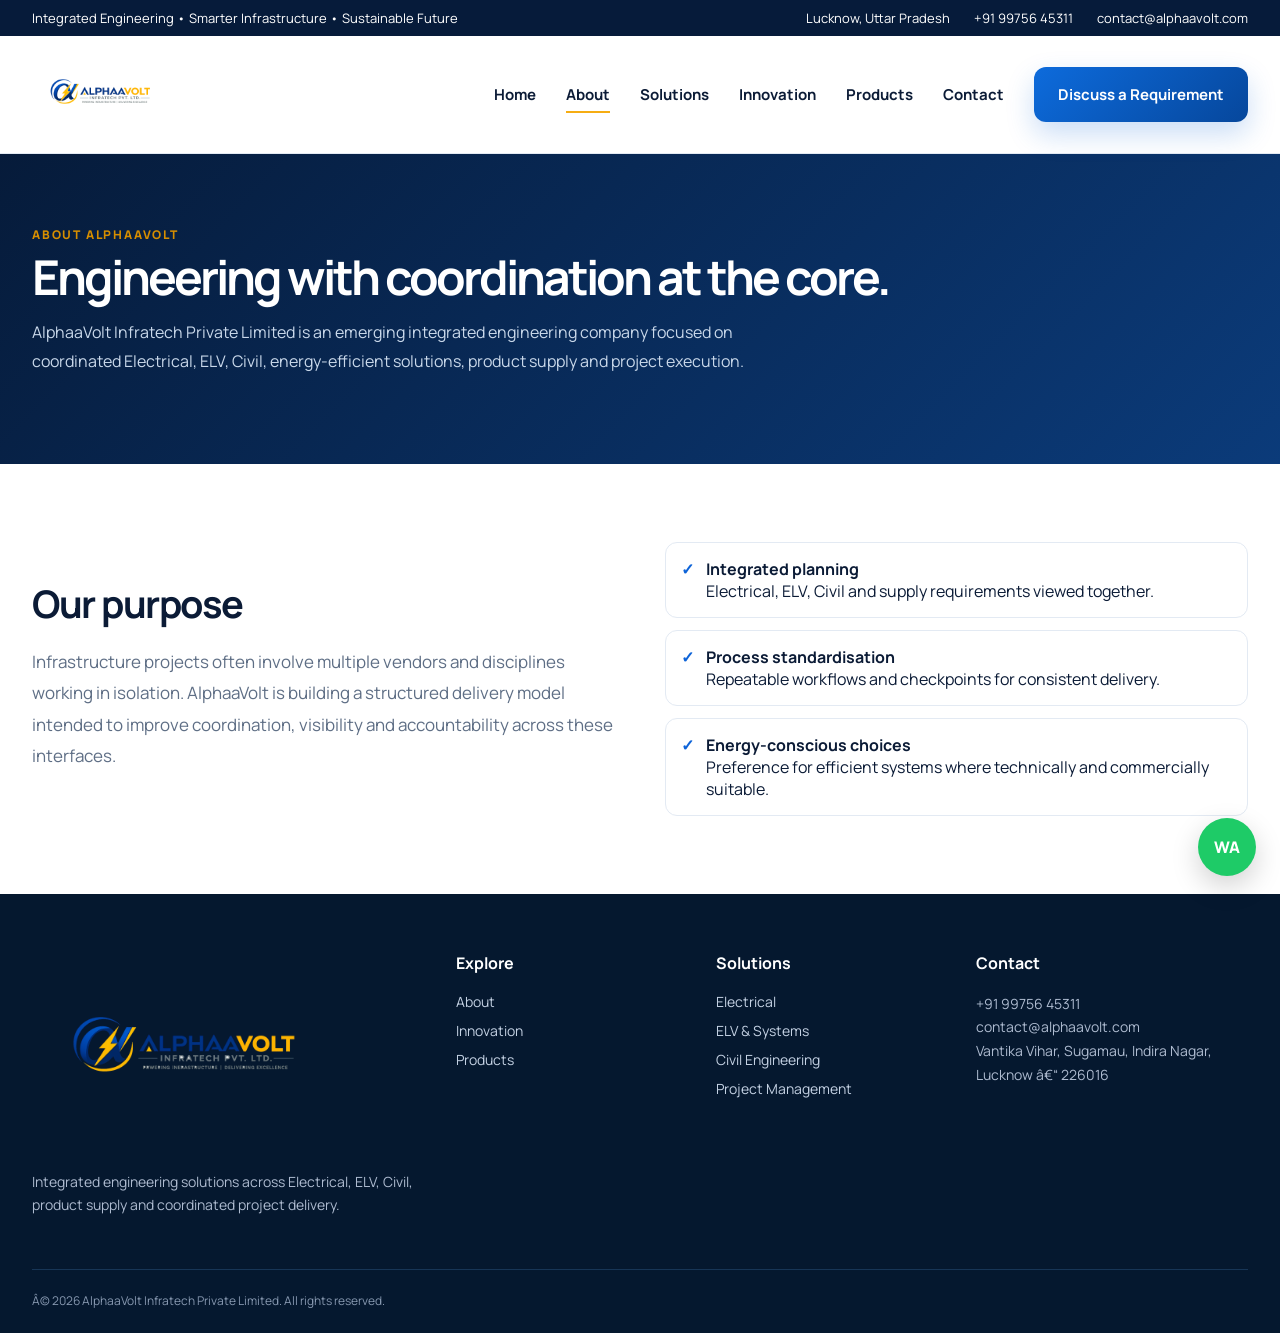
==== commit c790d028: "Fix CSS logo and JS paths on all pages" ====
--- a/about.html
+++ b/about.html
@@ -1,4 +1,5 @@
-﻿<!doctype html><html><head><meta charset="utf-8"><meta name="viewport" content="width=device-width,initial-scale=1"><title>About | AlphaaVolt Infratech</title><link rel="stylesheet" href="assets/style.css"></head><body><div class="utility"><div class="container"><div>Integrated Engineering &bull; Smarter Infrastructure &bull; Sustainable Future</div><div class="right"><span>Lucknow, Uttar Pradesh</span><span>+91 99756 45311</span><span>contact@alphaavolt.com</span></div></div></div><header class="header"><div class="container"><a class="brand brand-logo" href="index.html"><img src="assets/logo.png" alt="AlphaaVolt Infratech Pvt. Ltd. logo"></a><button class="menu-btn" aria-label="Menu">â˜°</button><nav class="nav"><a href="index.html">Home</a><a href="about.html" class="active">About</a><a href="solutions.html">Solutions</a><a href="innovation.html">Innovation</a><a href="products.html">Products</a><a href="contact.html">Contact</a><a class="nav-cta" href="contact.html">Discuss a Requirement</a></nav></div></header><main><section class="page-hero"><div class="container"><div class="kicker">About AlphaaVolt</div><h1>Engineering with coordination at the core.</h1><p>AlphaaVolt Infratech Private Limited is an emerging integrated engineering company focused on coordinated Electrical, ELV, Civil, energy-efficient solutions, product supply and project execution.</p></div></section><section class="section"><div class="container split"><div><h2>Our purpose</h2><p class="lead">Infrastructure projects often involve multiple vendors and disciplines working in isolation. AlphaaVolt is building a structured delivery model intended to improve coordination, visibility and accountability across these interfaces.</p></div><div class="checklist"><div class="check"><i>&#10003;</i><div><b>Integrated planning</b><br><span>Electrical, ELV, Civil and supply requirements viewed together.</span></div></div><div class="check"><i>&#10003;</i><div><b>Process standardisation</b><br><span>Repeatable workflows and checkpoints for consistent delivery.</span></div></div><div class="check"><i>&#10003;</i><div><b>Energy-conscious choices</b><br><span>Preference for efficient systems where technically and commercially suitable.</span></div></div></div></div></section></main><footer class="footer"><div class="container"><div class="footer-grid"><div class="footer-brand"><img class="footer-logo" src="assets/logo.png" alt="AlphaaVolt Infratech Pvt. Ltd. logo"><p>Integrated engineering solutions across Electrical, ELV, Civil, product supply and coordinated project delivery.</p></div><div><h4>Explore</h4><a href="about.html">About</a><a href="innovation.html">Innovation</a><a href="products.html">Products</a></div><div><h4>Solutions</h4><a href="solutions.html">Electrical</a><a href="solutions.html">ELV & Systems</a><a href="solutions.html">Civil Engineering</a><a href="solutions.html">Project Management</a></div><div><h4>Contact</h4><p>+91 99756 45311<br>contact@alphaavolt.com<br>Vantika Vihar, Sugamau, Indira Nagar, Lucknow â€“ 226016</p></div></div><div class="copyright">Â© 2026 AlphaaVolt Infratech Private Limited. All rights reserved.</div></div></footer><a class="wa" href="https://wa.me/919975645311" aria-label="WhatsApp">WA</a><script src="assets/main.js"></script></body></html>
+﻿<!doctype html><html><head><meta charset="utf-8"><meta name="viewport" content="width=device-width,initial-scale=1"><title>About | AlphaaVolt Infratech</title><link rel="stylesheet" href="/assets/style.css?v=20260811"></head><body><div class="utility"><div class="container"><div>Integrated Engineering &bull; Smarter Infrastructure &bull; Sustainable Future</div><div class="right"><span>Lucknow, Uttar Pradesh</span><span>+91 99756 45311</span><span>contact@alphaavolt.com</span></div></div></div><header class="header"><div class="container"><a class="brand brand-logo" href="index.html"><img src="/assets/logo.png?v=20260811b" alt="AlphaaVolt Infratech Pvt. Ltd. logo"></a><button class="menu-btn" aria-label="Menu">â˜°</button><nav class="nav"><a href="index.html">Home</a><a href="about.html" class="active">About</a><a href="solutions.html">Solutions</a><a href="innovation.html">Innovation</a><a href="products.html">Products</a><a href="contact.html">Contact</a><a class="nav-cta" href="contact.html">Discuss a Requirement</a></nav></div></header><main><section class="page-hero"><div class="container"><div class="kicker">About AlphaaVolt</div><h1>Engineering with coordination at the core.</h1><p>AlphaaVolt Infratech Private Limited is an emerging integrated engineering company focused on coordinated Electrical, ELV, Civil, energy-efficient solutions, product supply and project execution.</p></div></section><section class="section"><div class="container split"><div><h2>Our purpose</h2><p class="lead">Infrastructure projects often involve multiple vendors and disciplines working in isolation. AlphaaVolt is building a structured delivery model intended to improve coordination, visibility and accountability across these interfaces.</p></div><div class="checklist"><div class="check"><i>&#10003;</i><div><b>Integrated planning</b><br><span>Electrical, ELV, Civil and supply requirements viewed together.</span></div></div><div class="check"><i>&#10003;</i><div><b>Process standardisation</b><br><span>Repeatable workflows and checkpoints for consistent delivery.</span></div></div><div class="check"><i>&#10003;</i><div><b>Energy-conscious choices</b><br><span>Preference for efficient systems where technically and commercially suitable.</span></div></div></div></div></section></main><footer class="footer"><div class="container"><div class="footer-grid"><div class="footer-brand"><img class="footer-logo" src="/assets/logo.png?v=20260811b" alt="AlphaaVolt Infratech Pvt. Ltd. logo"><p>Integrated engineering solutions across Electrical, ELV, Civil, product supply and coordinated project delivery.</p></div><div><h4>Explore</h4><a href="about.html">About</a><a href="innovation.html">Innovation</a><a href="products.html">Products</a></div><div><h4>Solutions</h4><a href="solutions.html">Electrical</a><a href="solutions.html">ELV & Systems</a><a href="solutions.html">Civil Engineering</a><a href="solutions.html">Project Management</a></div><div><h4>Contact</h4><p>+91 99756 45311<br>contact@alphaavolt.com<br>Vantika Vihar, Sugamau, Indira Nagar, Lucknow â€“ 226016</p></div></div><div class="copyright">Â© 2026 AlphaaVolt Infratech Private Limited. All rights reserved.</div></div></footer><a class="wa" href="https://wa.me/919975645311" aria-label="WhatsApp">WA</a><script src="/assets/main.js?v=20260811"></script></body></html>
 
 
 
+
--- a/assets/style.css
+++ b/assets/style.css
@@ -13,3 +13,65 @@
 .footer-logo{display:block;width:310px;max-width:100%;height:auto;object-fit:contain;margin:0 0 18px;filter:none}
 @media(max-width:1100px){.brand-logo{min-width:300px}.brand-logo img{width:285px;height:200px}}
 @media(max-width:760px){.brand-logo{min-width:0}.brand-logo img{width:235px;height:200px}.footer-logo{width:260px}}
+/* ===== ALPHAAVOLT HEADER LOGO FIX ===== */
+
+.brand.brand-logo {
+    min-width: 310px;
+    width: 310px;
+    height: 100%;
+    display: flex;
+    align-items: center;
+    flex-shrink: 0;
+}
+
+.brand.brand-logo img {
+    width: 300px !important;
+    height: 90px !important;
+    max-width: 100%;
+    object-fit: contain !important;
+    object-position: left center;
+    display: block !important;
+}
+
+/* Footer full logo */
+.footer-logo {
+    width: 300px;
+    max-width: 100%;
+    height: auto;
+    display: block;
+    margin-bottom: 18px;
+}
+
+/* Tablet */
+@media (max-width: 1100px) {
+    .brand.brand-logo {
+        min-width: 240px;
+        width: 240px;
+    }
+
+    .brand.brand-logo img {
+        width: 230px !important;
+        height: 75px !important;
+    }
+}
+
+/* Mobile */
+@media (max-width: 760px) {
+    .brand.brand-logo {
+        min-width: 230px;
+        width: 230px;
+    }
+
+    .brand.brand-logo img {
+        width: 220px !important;
+        height: 72px !important;
+    }
+
+    .header .container {
+        gap: 10px;
+    }
+
+    .menu-btn {
+        flex-shrink: 0;
+    }
+}
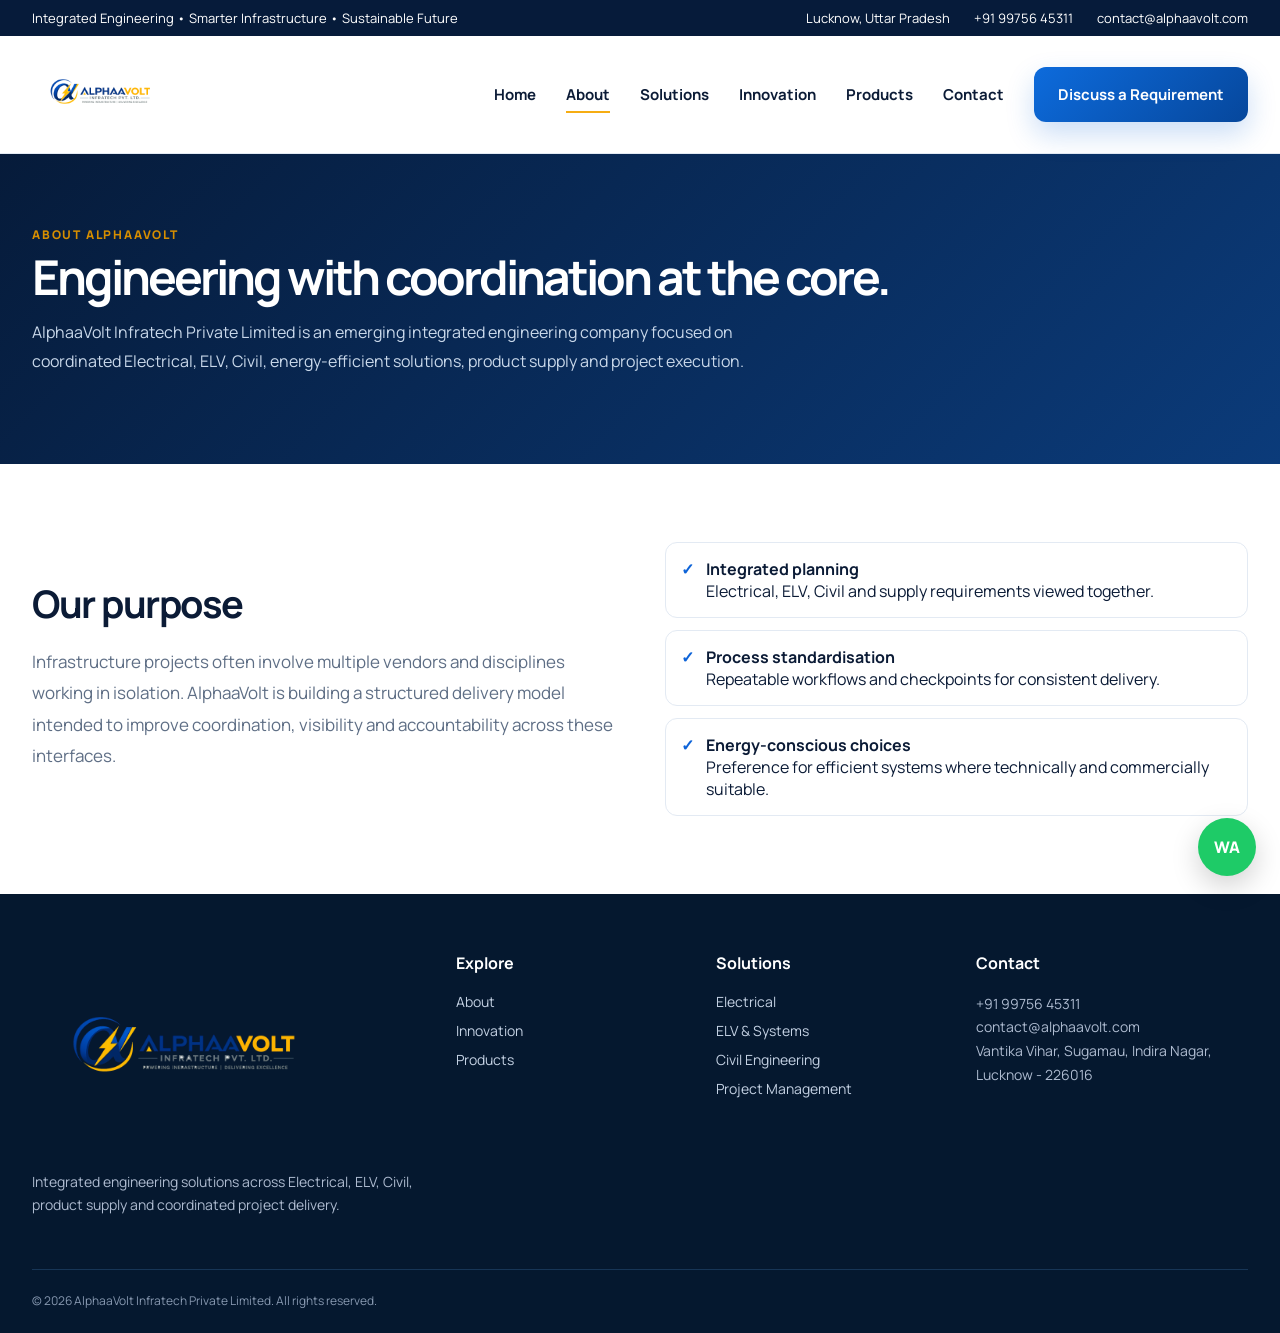
==== commit a247d10d: "Fix encoding across website" ====
--- a/about.html
+++ b/about.html
@@ -1,5 +1,7 @@
-﻿<!doctype html><html><head><meta charset="utf-8"><meta name="viewport" content="width=device-width,initial-scale=1"><title>About | AlphaaVolt Infratech</title><link rel="stylesheet" href="/assets/style.css?v=20260811"></head><body><div class="utility"><div class="container"><div>Integrated Engineering &bull; Smarter Infrastructure &bull; Sustainable Future</div><div class="right"><span>Lucknow, Uttar Pradesh</span><span>+91 99756 45311</span><span>contact@alphaavolt.com</span></div></div></div><header class="header"><div class="container"><a class="brand brand-logo" href="index.html"><img src="/assets/logo.png?v=20260811b" alt="AlphaaVolt Infratech Pvt. Ltd. logo"></a><button class="menu-btn" aria-label="Menu">â˜°</button><nav class="nav"><a href="index.html">Home</a><a href="about.html" class="active">About</a><a href="solutions.html">Solutions</a><a href="innovation.html">Innovation</a><a href="products.html">Products</a><a href="contact.html">Contact</a><a class="nav-cta" href="contact.html">Discuss a Requirement</a></nav></div></header><main><section class="page-hero"><div class="container"><div class="kicker">About AlphaaVolt</div><h1>Engineering with coordination at the core.</h1><p>AlphaaVolt Infratech Private Limited is an emerging integrated engineering company focused on coordinated Electrical, ELV, Civil, energy-efficient solutions, product supply and project execution.</p></div></section><section class="section"><div class="container split"><div><h2>Our purpose</h2><p class="lead">Infrastructure projects often involve multiple vendors and disciplines working in isolation. AlphaaVolt is building a structured delivery model intended to improve coordination, visibility and accountability across these interfaces.</p></div><div class="checklist"><div class="check"><i>&#10003;</i><div><b>Integrated planning</b><br><span>Electrical, ELV, Civil and supply requirements viewed together.</span></div></div><div class="check"><i>&#10003;</i><div><b>Process standardisation</b><br><span>Repeatable workflows and checkpoints for consistent delivery.</span></div></div><div class="check"><i>&#10003;</i><div><b>Energy-conscious choices</b><br><span>Preference for efficient systems where technically and commercially suitable.</span></div></div></div></div></section></main><footer class="footer"><div class="container"><div class="footer-grid"><div class="footer-brand"><img class="footer-logo" src="/assets/logo.png?v=20260811b" alt="AlphaaVolt Infratech Pvt. Ltd. logo"><p>Integrated engineering solutions across Electrical, ELV, Civil, product supply and coordinated project delivery.</p></div><div><h4>Explore</h4><a href="about.html">About</a><a href="innovation.html">Innovation</a><a href="products.html">Products</a></div><div><h4>Solutions</h4><a href="solutions.html">Electrical</a><a href="solutions.html">ELV & Systems</a><a href="solutions.html">Civil Engineering</a><a href="solutions.html">Project Management</a></div><div><h4>Contact</h4><p>+91 99756 45311<br>contact@alphaavolt.com<br>Vantika Vihar, Sugamau, Indira Nagar, Lucknow â€“ 226016</p></div></div><div class="copyright">Â© 2026 AlphaaVolt Infratech Private Limited. All rights reserved.</div></div></footer><a class="wa" href="https://wa.me/919975645311" aria-label="WhatsApp">WA</a><script src="/assets/main.js?v=20260811"></script></body></html>
+﻿<!doctype html><html><head><meta charset="utf-8"><meta name="viewport" content="width=device-width,initial-scale=1"><title>About | AlphaaVolt Infratech</title><link rel="stylesheet" href="/assets/style.css?v=20260811"></head><body><div class="utility"><div class="container"><div>Integrated Engineering &bull; Smarter Infrastructure &bull; Sustainable Future</div><div class="right"><span>Lucknow, Uttar Pradesh</span><span>+91 99756 45311</span><span>contact@alphaavolt.com</span></div></div></div><header class="header"><div class="container"><a class="brand brand-logo" href="index.html"><img src="/assets/logo.png?v=20260811b" alt="AlphaaVolt Infratech Pvt. Ltd. logo"></a><button class="menu-btn" aria-label="Menu">&#9776;</button><nav class="nav"><a href="index.html">Home</a><a href="about.html" class="active">About</a><a href="solutions.html">Solutions</a><a href="innovation.html">Innovation</a><a href="products.html">Products</a><a href="contact.html">Contact</a><a class="nav-cta" href="contact.html">Discuss a Requirement</a></nav></div></header><main><section class="page-hero"><div class="container"><div class="kicker">About AlphaaVolt</div><h1>Engineering with coordination at the core.</h1><p>AlphaaVolt Infratech Private Limited is an emerging integrated engineering company focused on coordinated Electrical, ELV, Civil, energy-efficient solutions, product supply and project execution.</p></div></section><section class="section"><div class="container split"><div><h2>Our purpose</h2><p class="lead">Infrastructure projects often involve multiple vendors and disciplines working in isolation. AlphaaVolt is building a structured delivery model intended to improve coordination, visibility and accountability across these interfaces.</p></div><div class="checklist"><div class="check"><i>&#10003;</i><div><b>Integrated planning</b><br><span>Electrical, ELV, Civil and supply requirements viewed together.</span></div></div><div class="check"><i>&#10003;</i><div><b>Process standardisation</b><br><span>Repeatable workflows and checkpoints for consistent delivery.</span></div></div><div class="check"><i>&#10003;</i><div><b>Energy-conscious choices</b><br><span>Preference for efficient systems where technically and commercially suitable.</span></div></div></div></div></section></main><footer class="footer"><div class="container"><div class="footer-grid"><div class="footer-brand"><img class="footer-logo" src="/assets/logo.png?v=20260811b" alt="AlphaaVolt Infratech Pvt. Ltd. logo"><p>Integrated engineering solutions across Electrical, ELV, Civil, product supply and coordinated project delivery.</p></div><div><h4>Explore</h4><a href="about.html">About</a><a href="innovation.html">Innovation</a><a href="products.html">Products</a></div><div><h4>Solutions</h4><a href="solutions.html">Electrical</a><a href="solutions.html">ELV & Systems</a><a href="solutions.html">Civil Engineering</a><a href="solutions.html">Project Management</a></div><div><h4>Contact</h4><p>+91 99756 45311<br>contact@alphaavolt.com<br>Vantika Vihar, Sugamau, Indira Nagar, Lucknow - 226016</p></div></div><div class="copyright">&copy; 2026 AlphaaVolt Infratech Private Limited. All rights reserved.</div></div></footer><a class="wa" href="https://wa.me/919975645311" aria-label="WhatsApp">WA</a><script src="/assets/main.js?v=20260811"></script></body></html>
 
 
 
 
+
+
--- a/assets/style.css
+++ b/assets/style.css
@@ -74,4 +74,183 @@
     .menu-btn {
         flex-shrink: 0;
     }
+}/* =========================================
+   ALPHAAVOLT - FINAL MOBILE FIX
+   ========================================= */
+
+@media (max-width: 760px) {
+
+    /* HEADER */
+    .header {
+        height: 78px;
+    }
+
+    .header .container {
+        width: calc(100% - 32px);
+        height: 78px;
+        padding: 0;
+    }
+
+    /* LOGO */
+    .brand {
+        min-width: 0;
+        flex: 1;
+    }
+
+    .brand img {
+        width: 265px;
+        max-width: 72vw;
+        height: 62px;
+        object-fit: contain;
+        object-position: left center;
+    }
+
+    /* HAMBURGER */
+    .menu-btn {
+        display: flex;
+        align-items: center;
+        justify-content: center;
+        width: 52px;
+        height: 52px;
+        padding: 0;
+        border: 0;
+        border-radius: 14px;
+        background: #eef4fc;
+        color: #061b3a;
+        font-size: 0;
+        cursor: pointer;
+        flex-shrink: 0;
+    }
+
+    /* Create hamburger with CSS - avoids encoding problem */
+    .menu-btn::before {
+        content: "☰";
+        font-family: Arial, sans-serif;
+        font-size: 30px;
+        line-height: 1;
+        color: #061b3a;
+    }
+
+    /* MOBILE NAVIGATION */
+    .nav {
+        display: none;
+        position: absolute;
+        top: 70px;
+        left: 16px;
+        right: 16px;
+        z-index: 999;
+        background: #ffffff;
+        border: 1px solid #e3eaf3;
+        border-radius: 16px;
+        padding: 18px;
+        box-shadow: 0 18px 50px rgba(7,30,67,.16);
+        flex-direction: column;
+        align-items: stretch;
+        gap: 4px;
+    }
+
+    .nav.open {
+        display: flex;
+    }
+
+    .nav a {
+        padding: 13px 12px;
+        font-size: 15px;
+    }
+
+    /* INNER PAGE HERO */
+    .page-hero {
+        padding: 72px 0 58px;
+    }
+
+    .page-hero .container {
+        width: calc(100% - 56px);
+    }
+
+    .page-hero .kicker {
+        font-size: 12px;
+        letter-spacing: 2px;
+        margin-bottom: 18px;
+    }
+
+    .page-hero h1 {
+        font-size: 40px;
+        line-height: 1.08;
+        letter-spacing: -1.5px;
+        margin: 0 0 24px;
+        max-width: 100%;
+    }
+
+    .page-hero p {
+        font-size: 17px;
+        line-height: 1.65;
+        margin: 0;
+        max-width: 100%;
+    }
+}
+
+
+/* SMALL PHONES */
+@media (max-width: 480px) {
+
+    .brand img {
+        width: 230px;
+        max-width: 70vw;
+        height: 58px;
+    }
+
+    .menu-btn {
+        width: 48px;
+        height: 48px;
+    }
+
+    .menu-btn::before {
+        font-size: 27px;
+    }
+
+    .page-hero {
+        padding: 58px 0 48px;
+    }
+
+    .page-hero .container {
+        width: calc(100% - 40px);
+    }
+
+    .page-hero h1 {
+        font-size: 35px;
+        line-height: 1.1;
+        letter-spacing: -1px;
+    }
+
+    .page-hero p {
+        font-size: 16px;
+        line-height: 1.65;
+    }
+}/* FINAL HAMBURGER ICON FIX */
+@media (max-width: 760px) {
+
+    .menu-btn {
+        position: relative;
+        display: flex !important;
+        width: 52px;
+        height: 52px;
+        align-items: center;
+        justify-content: center;
+        background: #eef4fc;
+        border: none;
+        border-radius: 14px;
+        cursor: pointer;
+        flex-shrink: 0;
+    }
+
+    .menu-btn::before {
+        content: "";
+        display: block;
+        width: 25px;
+        height: 18px;
+        background:
+            linear-gradient(#061b3a,#061b3a) 0 0 / 100% 3px no-repeat,
+            linear-gradient(#061b3a,#061b3a) 0 50% / 100% 3px no-repeat,
+            linear-gradient(#061b3a,#061b3a) 0 100% / 100% 3px no-repeat;
+    }
 }
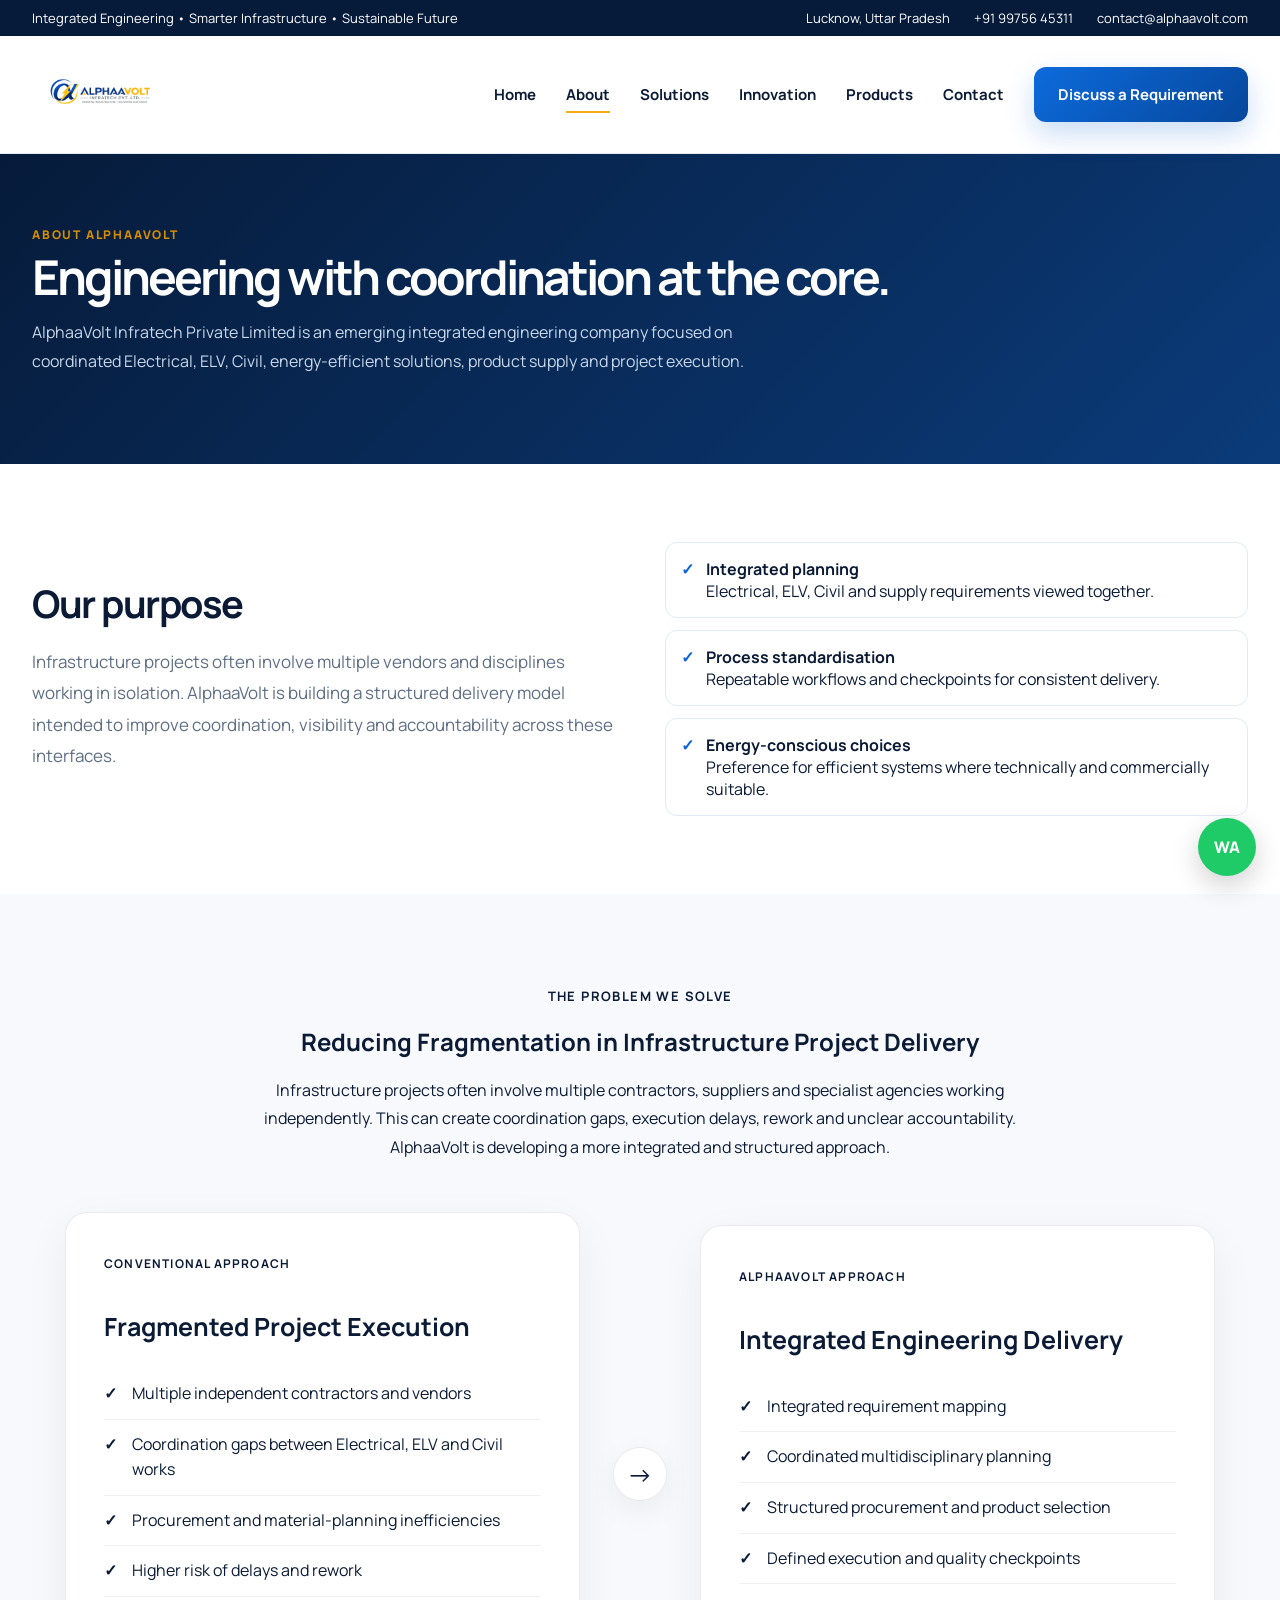
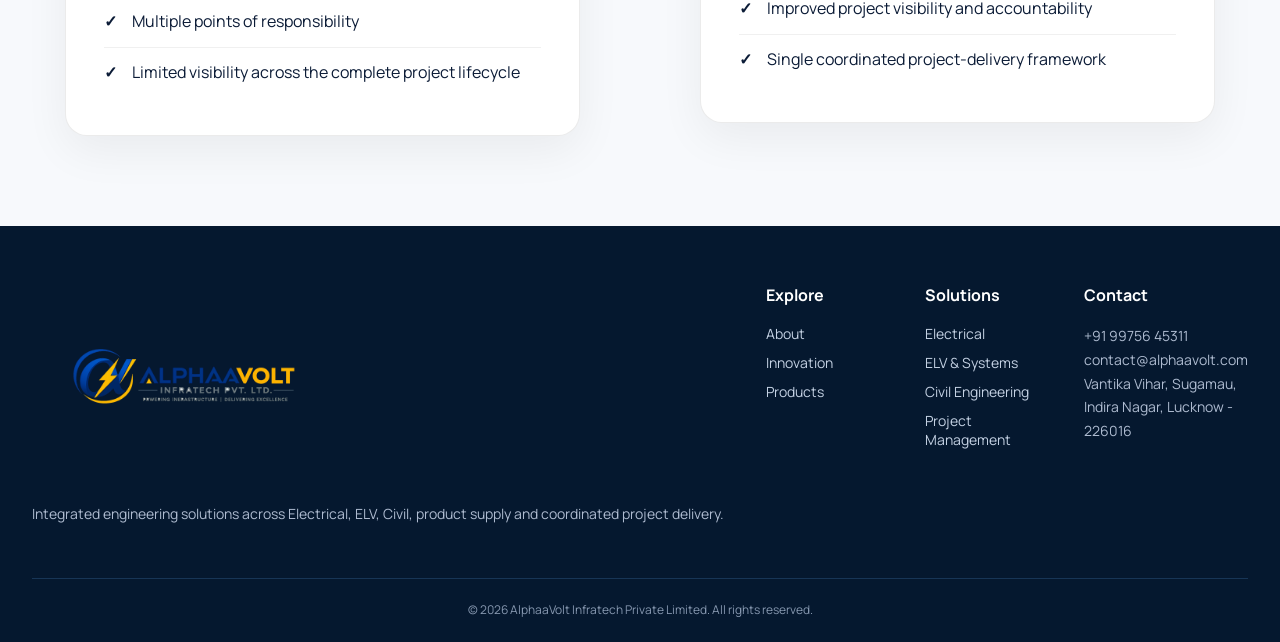
==== commit 9b871493: "Add integrated delivery and process improvement sections" ====
--- a/about.html
+++ b/about.html
@@ -1,7 +1,58 @@
-﻿<!doctype html><html><head><meta charset="utf-8"><meta name="viewport" content="width=device-width,initial-scale=1"><title>About | AlphaaVolt Infratech</title><link rel="stylesheet" href="/assets/style.css?v=20260811"></head><body><div class="utility"><div class="container"><div>Integrated Engineering &bull; Smarter Infrastructure &bull; Sustainable Future</div><div class="right"><span>Lucknow, Uttar Pradesh</span><span>+91 99756 45311</span><span>contact@alphaavolt.com</span></div></div></div><header class="header"><div class="container"><a class="brand brand-logo" href="index.html"><img src="/assets/logo.png?v=20260811b" alt="AlphaaVolt Infratech Pvt. Ltd. logo"></a><button class="menu-btn" aria-label="Menu">&#9776;</button><nav class="nav"><a href="index.html">Home</a><a href="about.html" class="active">About</a><a href="solutions.html">Solutions</a><a href="innovation.html">Innovation</a><a href="products.html">Products</a><a href="contact.html">Contact</a><a class="nav-cta" href="contact.html">Discuss a Requirement</a></nav></div></header><main><section class="page-hero"><div class="container"><div class="kicker">About AlphaaVolt</div><h1>Engineering with coordination at the core.</h1><p>AlphaaVolt Infratech Private Limited is an emerging integrated engineering company focused on coordinated Electrical, ELV, Civil, energy-efficient solutions, product supply and project execution.</p></div></section><section class="section"><div class="container split"><div><h2>Our purpose</h2><p class="lead">Infrastructure projects often involve multiple vendors and disciplines working in isolation. AlphaaVolt is building a structured delivery model intended to improve coordination, visibility and accountability across these interfaces.</p></div><div class="checklist"><div class="check"><i>&#10003;</i><div><b>Integrated planning</b><br><span>Electrical, ELV, Civil and supply requirements viewed together.</span></div></div><div class="check"><i>&#10003;</i><div><b>Process standardisation</b><br><span>Repeatable workflows and checkpoints for consistent delivery.</span></div></div><div class="check"><i>&#10003;</i><div><b>Energy-conscious choices</b><br><span>Preference for efficient systems where technically and commercially suitable.</span></div></div></div></div></section></main><footer class="footer"><div class="container"><div class="footer-grid"><div class="footer-brand"><img class="footer-logo" src="/assets/logo.png?v=20260811b" alt="AlphaaVolt Infratech Pvt. Ltd. logo"><p>Integrated engineering solutions across Electrical, ELV, Civil, product supply and coordinated project delivery.</p></div><div><h4>Explore</h4><a href="about.html">About</a><a href="innovation.html">Innovation</a><a href="products.html">Products</a></div><div><h4>Solutions</h4><a href="solutions.html">Electrical</a><a href="solutions.html">ELV & Systems</a><a href="solutions.html">Civil Engineering</a><a href="solutions.html">Project Management</a></div><div><h4>Contact</h4><p>+91 99756 45311<br>contact@alphaavolt.com<br>Vantika Vihar, Sugamau, Indira Nagar, Lucknow - 226016</p></div></div><div class="copyright">&copy; 2026 AlphaaVolt Infratech Private Limited. All rights reserved.</div></div></footer><a class="wa" href="https://wa.me/919975645311" aria-label="WhatsApp">WA</a><script src="/assets/main.js?v=20260811"></script></body></html>
+﻿<!doctype html><html><head><meta charset="utf-8"><meta name="viewport" content="width=device-width,initial-scale=1"><title>About | AlphaaVolt Infratech</title><link rel="stylesheet" href="/assets/style.css?v=20260811"></head><body><div class="utility"><div class="container"><div>Integrated Engineering &bull; Smarter Infrastructure &bull; Sustainable Future</div><div class="right"><span>Lucknow, Uttar Pradesh</span><span>+91 99756 45311</span><span>contact@alphaavolt.com</span></div></div></div><header class="header"><div class="container"><a class="brand brand-logo" href="index.html"><img src="/assets/logo.png?v=20260811b" alt="AlphaaVolt Infratech Pvt. Ltd. logo"></a><button class="menu-btn" aria-label="Menu">&#9776;</button><nav class="nav"><a href="index.html">Home</a><a href="about.html" class="active">About</a><a href="solutions.html">Solutions</a><a href="innovation.html">Innovation</a><a href="products.html">Products</a><a href="contact.html">Contact</a><a class="nav-cta" href="contact.html">Discuss a Requirement</a></nav></div></header><main><section class="page-hero"><div class="container"><div class="kicker">About AlphaaVolt</div><h1>Engineering with coordination at the core.</h1><p>AlphaaVolt Infratech Private Limited is an emerging integrated engineering company focused on coordinated Electrical, ELV, Civil, energy-efficient solutions, product supply and project execution.</p></div></section><section class="section"><div class="container split"><div><h2>Our purpose</h2><p class="lead">Infrastructure projects often involve multiple vendors and disciplines working in isolation. AlphaaVolt is building a structured delivery model intended to improve coordination, visibility and accountability across these interfaces.</p></div><div class="checklist"><div class="check"><i>&#10003;</i><div><b>Integrated planning</b><br><span>Electrical, ELV, Civil and supply requirements viewed together.</span></div></div><div class="check"><i>&#10003;</i><div><b>Process standardisation</b><br><span>Repeatable workflows and checkpoints for consistent delivery.</span></div></div><div class="check"><i>&#10003;</i><div><b>Energy-conscious choices</b><br><span>Preference for efficient systems where technically and commercially suitable.</span></div></div></div></div></section>
+<section class="problem-solution-section">
+<div class="container">
+
+<div class="dpiit-section-heading">
+<span class="dpiit-tag">The Problem We Solve</span>
+<h2>Reducing Fragmentation in Infrastructure Project Delivery</h2>
+<p>
+Infrastructure projects often involve multiple contractors, suppliers and
+specialist agencies working independently. This can create coordination gaps,
+execution delays, rework and unclear accountability. AlphaaVolt is developing
+a more integrated and structured approach.
+</p>
+</div>
+
+<div class="problem-solution-grid">
+
+<div class="ps-card">
+<span class="ps-label">Conventional Approach</span>
+<h3>Fragmented Project Execution</h3>
+
+<ul class="ps-list">
+<li>Multiple independent contractors and vendors</li>
+<li>Coordination gaps between Electrical, ELV and Civil works</li>
+<li>Procurement and material-planning inefficiencies</li>
+<li>Higher risk of delays and rework</li>
+<li>Multiple points of responsibility</li>
+<li>Limited visibility across the complete project lifecycle</li>
+</ul>
+</div>
+
+<div class="ps-arrow">&#8594;</div>
+
+<div class="ps-card solution-card">
+<span class="ps-label">AlphaaVolt Approach</span>
+<h3>Integrated Engineering Delivery</h3>
+
+<ul class="ps-list">
+<li>Integrated requirement mapping</li>
+<li>Coordinated multidisciplinary planning</li>
+<li>Structured procurement and product selection</li>
+<li>Defined execution and quality checkpoints</li>
+<li>Improved project visibility and accountability</li>
+<li>Single coordinated project-delivery framework</li>
+</ul>
+</div>
+
+</div>
+</div>
+</section>
+</main><footer class="footer"><div class="container"><div class="footer-grid"><div class="footer-brand"><img class="footer-logo" src="/assets/logo.png?v=20260811b" alt="AlphaaVolt Infratech Pvt. Ltd. logo"><p>Integrated engineering solutions across Electrical, ELV, Civil, product supply and coordinated project delivery.</p></div><div><h4>Explore</h4><a href="about.html">About</a><a href="innovation.html">Innovation</a><a href="products.html">Products</a></div><div><h4>Solutions</h4><a href="solutions.html">Electrical</a><a href="solutions.html">ELV & Systems</a><a href="solutions.html">Civil Engineering</a><a href="solutions.html">Project Management</a></div><div><h4>Contact</h4><p>+91 99756 45311<br>contact@alphaavolt.com<br>Vantika Vihar, Sugamau, Indira Nagar, Lucknow - 226016</p></div></div><div class="copyright">&copy; 2026 AlphaaVolt Infratech Private Limited. All rights reserved.</div></div></footer><a class="wa" href="https://wa.me/919975645311" aria-label="WhatsApp">WA</a><script src="/assets/main.js?v=20260811"></script></body></html>
 
 
 
 
 
 
+
--- a/assets/style.css
+++ b/assets/style.css
@@ -253,4 +253,351 @@
             linear-gradient(#061b3a,#061b3a) 0 50% / 100% 3px no-repeat,
             linear-gradient(#061b3a,#061b3a) 0 100% / 100% 3px no-repeat;
     }
-}+} /* ===== FOOTER ALIGNMENT FIX ===== */
+
+/* Company description */
+.footer-brand p {
+    text-align: center;
+    white-space: nowrap;
+    width: 100%;
+}
+
+/* Copyright */
+.copyright {
+    text-align: center;
+    width: 100%;
+}
+
+/* Keep description responsive on smaller screens */
+@media (max-width: 760px) {
+    .footer-brand p {
+        white-space: normal;
+        text-align: center;
+    }
+}
+/* =========================================================
+   ALPHAAVOLT - INTEGRATED DELIVERY / PROCESS IMPROVEMENT
+   ========================================================= */
+
+.problem-solution-section,
+.delivery-model-section,
+.process-improvement-section {
+    padding: 90px 0;
+}
+
+.problem-solution-section,
+.process-improvement-section {
+    background: #f7f9fc;
+}
+
+.delivery-model-section {
+    background: #ffffff;
+}
+
+
+/* HEADINGS */
+
+.dpiit-section-heading {
+    max-width: 850px;
+    margin: 0 auto 50px;
+    text-align: center;
+}
+
+.dpiit-section-heading h2 {
+    margin: 12px 0 18px;
+}
+
+.dpiit-section-heading p {
+    max-width: 760px;
+    margin: 0 auto;
+    line-height: 1.8;
+}
+
+.dpiit-tag {
+    display: inline-block;
+    font-size: 13px;
+    font-weight: 700;
+    letter-spacing: 1.4px;
+    text-transform: uppercase;
+    margin-bottom: 8px;
+}
+
+
+/* PROBLEM / SOLUTION */
+
+.problem-solution-grid {
+    display: grid;
+    grid-template-columns: 1fr 70px 1fr;
+    align-items: center;
+    gap: 25px;
+    max-width: 1150px;
+    margin: 0 auto;
+}
+
+.ps-card {
+    background: #ffffff;
+    border: 1px solid rgba(0,0,0,.08);
+    border-radius: 22px;
+    padding: 38px;
+    box-shadow: 0 15px 45px rgba(0,0,0,.06);
+    transition: .3s ease;
+}
+
+.ps-card:hover {
+    transform: translateY(-5px);
+    box-shadow: 0 20px 55px rgba(0,0,0,.09);
+}
+
+.ps-label {
+    display: inline-block;
+    font-size: 12px;
+    font-weight: 700;
+    letter-spacing: 1.2px;
+    text-transform: uppercase;
+    margin-bottom: 12px;
+}
+
+.ps-card h3 {
+    font-size: 25px;
+    margin-bottom: 25px;
+}
+
+.ps-list {
+    list-style: none;
+    padding: 0;
+    margin: 0;
+}
+
+.ps-list li {
+    position: relative;
+    padding: 12px 0 12px 28px;
+    border-bottom: 1px solid rgba(0,0,0,.06);
+    line-height: 1.6;
+}
+
+.ps-list li:last-child {
+    border-bottom: 0;
+}
+
+.ps-list li::before {
+    content: "\2713";
+    position: absolute;
+    left: 0;
+    top: 12px;
+    font-weight: 700;
+}
+
+.ps-arrow {
+    display: flex;
+    align-items: center;
+    justify-content: center;
+    width: 54px;
+    height: 54px;
+    margin: auto;
+    border-radius: 50%;
+    background: #ffffff;
+    border: 1px solid rgba(0,0,0,.08);
+    font-size: 26px;
+    box-shadow: 0 10px 30px rgba(0,0,0,.06);
+}
+
+
+/* DELIVERY MODEL */
+
+.delivery-flow {
+    max-width: 1200px;
+    margin: 0 auto;
+    display: grid;
+    grid-template-columns: repeat(4,1fr);
+    gap: 22px;
+}
+
+.delivery-step {
+    min-height: 230px;
+    padding: 30px 25px;
+    background: #ffffff;
+    border: 1px solid rgba(0,0,0,.08);
+    border-radius: 20px;
+    box-shadow: 0 12px 35px rgba(0,0,0,.05);
+    transition: .3s ease;
+}
+
+.delivery-step:hover {
+    transform: translateY(-5px);
+    box-shadow: 0 18px 45px rgba(0,0,0,.09);
+}
+
+.step-number {
+    font-size: 13px;
+    font-weight: 800;
+    letter-spacing: 1.2px;
+    margin-bottom: 20px;
+}
+
+.delivery-step h3 {
+    font-size: 20px;
+    margin: 0 0 12px;
+}
+
+.delivery-step p {
+    margin: 0;
+    line-height: 1.7;
+    font-size: 14px;
+}
+
+
+/* PROCESS IMPROVEMENT */
+
+.process-improvement-wrap {
+    max-width: 1150px;
+    margin: 0 auto;
+    display: grid;
+    grid-template-columns: .9fr 1.1fr;
+    gap: 65px;
+    align-items: center;
+}
+
+.process-improvement-content h2 {
+    font-size: 38px;
+    line-height: 1.2;
+    margin: 12px 0 22px;
+}
+
+.process-improvement-content p {
+    line-height: 1.8;
+    margin-bottom: 18px;
+}
+
+.improvement-points {
+    display: grid;
+    gap: 18px;
+}
+
+.improvement-item {
+    display: flex;
+    gap: 20px;
+    padding: 24px;
+    background: #ffffff;
+    border-radius: 18px;
+    border: 1px solid rgba(0,0,0,.07);
+    transition: .3s ease;
+}
+
+.improvement-item:hover {
+    transform: translateX(5px);
+    box-shadow: 0 12px 35px rgba(0,0,0,.06);
+}
+
+.improvement-item > span {
+    min-width: 42px;
+    height: 42px;
+    display: flex;
+    align-items: center;
+    justify-content: center;
+    border-radius: 12px;
+    font-size: 13px;
+    font-weight: 800;
+    border: 1px solid rgba(0,0,0,.1);
+}
+
+.improvement-item h3 {
+    margin: 0 0 6px;
+    font-size: 18px;
+}
+
+.improvement-item p {
+    margin: 0;
+    line-height: 1.65;
+    font-size: 14px;
+}
+
+
+/* TABLET */
+
+@media (max-width:1024px) {
+
+    .problem-solution-grid {
+        grid-template-columns: 1fr;
+    }
+
+    .ps-arrow {
+        transform: rotate(90deg);
+    }
+
+    .delivery-flow {
+        grid-template-columns: repeat(2,1fr);
+    }
+
+    .process-improvement-wrap {
+        grid-template-columns: 1fr;
+        gap: 45px;
+    }
+}
+
+
+/* MOBILE */
+
+@media (max-width:768px) {
+
+    .problem-solution-section,
+    .delivery-model-section,
+    .process-improvement-section {
+        padding: 65px 0;
+    }
+
+    .dpiit-section-heading {
+        margin-bottom: 35px;
+    }
+
+    .dpiit-section-heading h2 {
+        font-size: 30px;
+    }
+
+    .ps-card {
+        padding: 28px 22px;
+    }
+
+    .delivery-flow {
+        grid-template-columns: 1fr;
+    }
+
+    .delivery-step {
+        min-height: auto;
+        padding: 26px 22px;
+    }
+
+    .process-improvement-content h2 {
+        font-size: 30px;
+    }
+
+    .improvement-item {
+        padding: 20px;
+    }
+}
+
+
+/* SMALL MOBILE */
+
+@media (max-width:480px) {
+
+    .problem-solution-section,
+    .delivery-model-section,
+    .process-improvement-section {
+        padding: 50px 0;
+    }
+
+    .dpiit-section-heading h2,
+    .process-improvement-content h2 {
+        font-size: 27px;
+    }
+
+    .ps-card {
+        padding: 24px 18px;
+    }
+
+    .improvement-item {
+        gap: 14px;
+        padding: 18px;
+    }
+}
+
